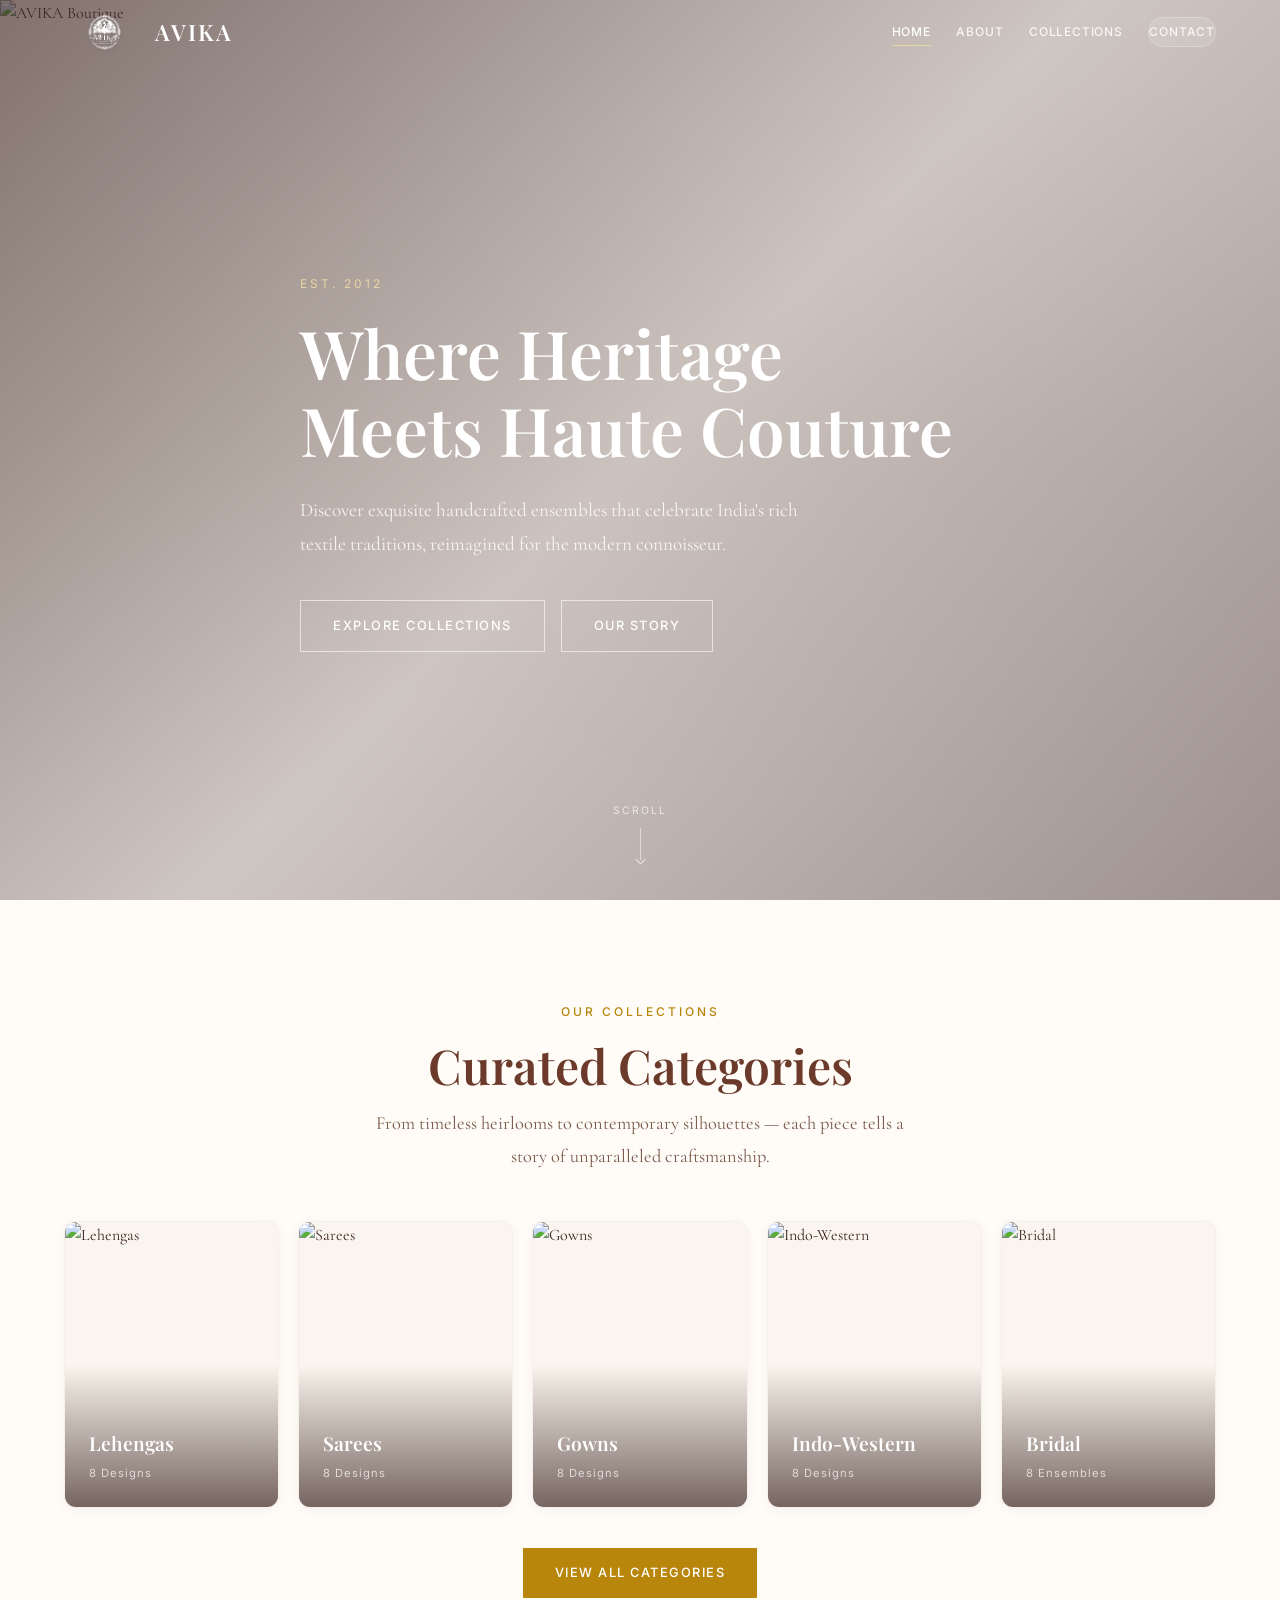
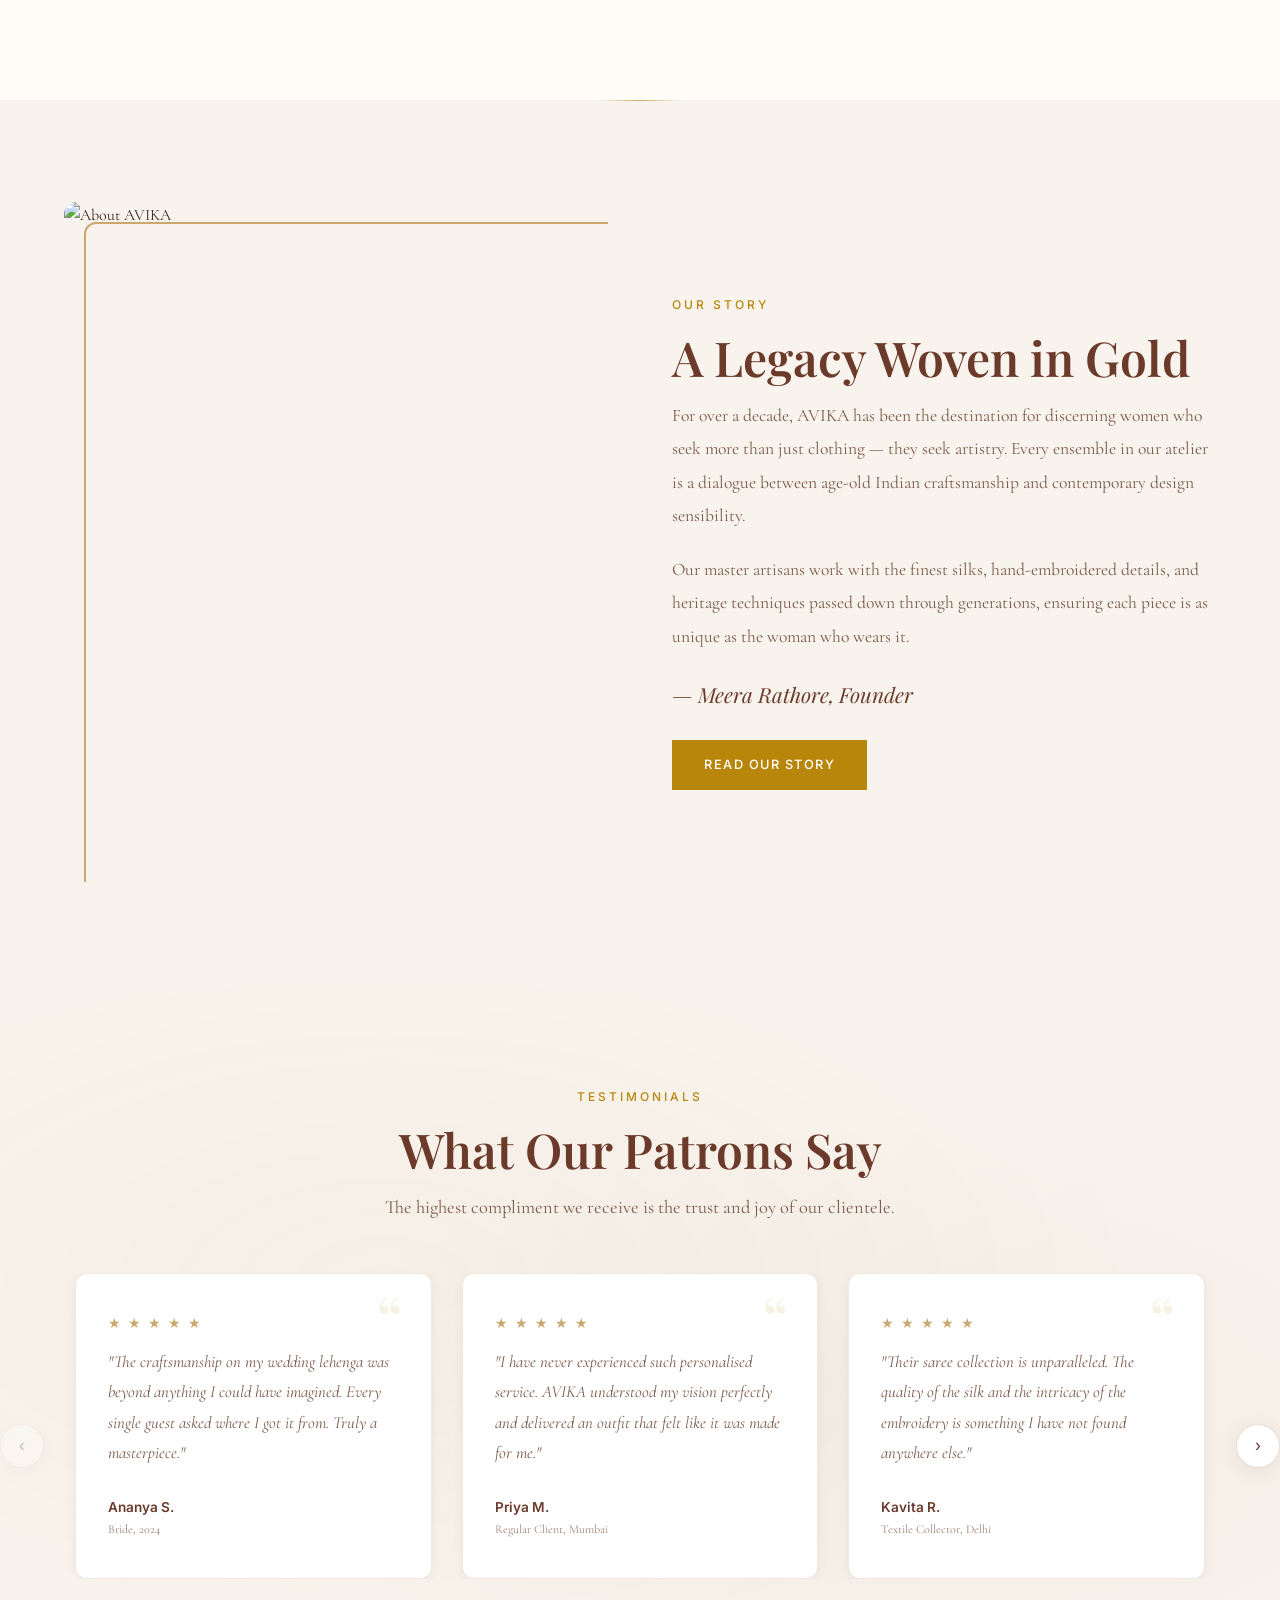
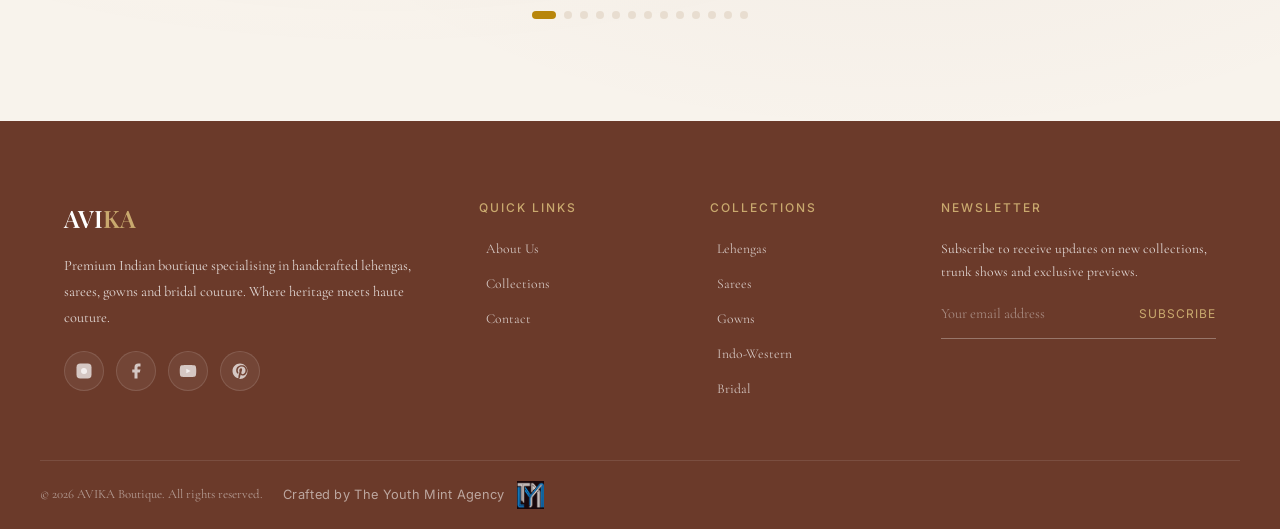
==== index.html @ 4b7be09b "upload all the files" ====
<!DOCTYPE html>
<html lang="en">
<head>
  <meta charset="UTF-8">
  <meta name="viewport" content="width=device-width, initial-scale=1.0">
  <meta name="description" content="AVIKA — Premium Indian Boutique. Exquisite lehengas, sarees, gowns and bridal wear crafted with heritage and elegance.">
  <title>AVIKA — Premium Indian Boutique</title>
  <link rel="preconnect" href="https://fonts.googleapis.com">
  <link rel="preconnect" href="https://fonts.gstatic.com" crossorigin>
  <link href="https://fonts.googleapis.com/css2?family=Playfair+Display:ital,wght@0,400;0,600;0,700;1,400&family=Cormorant+Garamond:ital,wght@0,400;0,500;0,600;1,400&family=Inter:wght@400;500;600&display=swap" rel="stylesheet">
  <link rel="stylesheet" href="css/style.css">
</head>
<body>

  <!-- ==================== HEADER ==================== -->
  <header class="header">
    <div class="container header-inner">
      <a href="index.html" class="logo">
        <img src="images/logo.png" alt="AVIKA">
        <span class="logo-text">AVI<span>KA</span></span>
      </a>
      <nav class="nav">
        <a href="index.html" class="active">Home</a>
        <a href="about.html">About</a>
        <div class="dropdown">
          <a href="categories.html">Collections</a>
          <div class="dropdown-menu">
            <a href="lehengas.html">Lehengas</a>
            <a href="sarees.html">Sarees</a>
            <a href="gowns.html">Gowns</a>
            <a href="indo-western.html">Indo-Western</a>
            <a href="bridal.html">Bridal</a>
          </div>
        </div>
        <a href="contact.html" class="nav-cta">Contact</a>
      </nav>
      <div class="nav-toggle">
        <span></span><span></span><span></span>
      </div>
    </div>
  </header>

  <!-- ==================== HERO ==================== -->
  <section class="hero">
    <div class="hero-bg">
      <img src="images/hero-banner.png" alt="AVIKA Boutique">
    </div>
    <div class="container hero-content">
      <span class="hero-label">Est. 2012</span>
      <h1 class="hero-title">Where Heritage Meets Haute Couture</h1>
      <p class="hero-text">Discover exquisite handcrafted ensembles that celebrate India's rich textile traditions, reimagined for the modern connoisseur.</p>
      <div class="hero-actions">
        <a href="categories.html" class="btn btn-outline-light">Explore Collections</a>
        <a href="about.html" class="btn btn-outline-light">Our Story</a>
      </div>
    </div>
    <div class="hero-scroll">
      <span>Scroll</span>
      <div class="arrow"></div>
    </div>
  </section>

  <!-- ==================== CATEGORIES PREVIEW ==================== -->
  <section class="section">
    <div class="container text-center">
      <span class="section-label">Our Collections</span>
      <h2 class="section-title">Curated Categories</h2>
      <p class="section-subtitle">From timeless heirlooms to contemporary silhouettes — each piece tells a story of unparalleled craftsmanship.</p>
    </div>
    <div class="container categories-grid">
      <a href="lehengas.html" class="category-card fade-in">
        <img src="images/categories/lehenga.png" alt="Lehengas">
        <div class="overlay">
          <span class="cat-name">Lehengas</span>
          <span class="cat-count">8 Designs</span>
        </div>
      </a>
      <a href="sarees.html" class="category-card fade-in">
        <img src="images/categories/saree.png" alt="Sarees">
        <div class="overlay">
          <span class="cat-name">Sarees</span>
          <span class="cat-count">8 Designs</span>
        </div>
      </a>
      <a href="gowns.html" class="category-card fade-in">
        <img src="images/categories/gown.png" alt="Gowns">
        <div class="overlay">
          <span class="cat-name">Gowns</span>
          <span class="cat-count">8 Designs</span>
        </div>
      </a>
      <a href="indo-western.html" class="category-card fade-in">
        <img src="images/categories/indo-western.png" alt="Indo-Western">
        <div class="overlay">
          <span class="cat-name">Indo-Western</span>
          <span class="cat-count">8 Designs</span>
        </div>
      </a>
      <a href="bridal.html" class="category-card fade-in">
        <img src="images/categories/bridal.png" alt="Bridal">
        <div class="overlay">
          <span class="cat-name">Bridal</span>
          <span class="cat-count">8 Ensembles</span>
        </div>
      </a>
    </div>
    <div class="container text-center" style="margin-top:40px;">
      <a href="categories.html" class="btn btn-primary">View All Categories</a>
    </div>
  </section>

  <!-- ==================== ABOUT PREVIEW ==================== -->
  <section class="section section-cream">
    <div class="container about-preview">
      <div class="about-image fade-in">
        <img src="images/about-image.png" alt="About AVIKA">
        <div class="accent-frame"></div>
      </div>
      <div class="about-content fade-in">
        <span class="section-label">Our Story</span>
        <h2 class="section-title">A Legacy Woven in Gold</h2>
        <p class="about-text">For over a decade, AVIKA has been the destination for discerning women who seek more than just clothing — they seek artistry. Every ensemble in our atelier is a dialogue between age-old Indian craftsmanship and contemporary design sensibility.</p>
        <p class="about-text">Our master artisans work with the finest silks, hand-embroidered details, and heritage techniques passed down through generations, ensuring each piece is as unique as the woman who wears it.</p>
        <div class="signature">— Meera Rathore, Founder</div>
        <a href="about.html" class="btn btn-primary" style="margin-top:28px;">Read Our Story</a>
      </div>
    </div>
  </section>

  <!-- ==================== TESTIMONIALS CAROUSEL ==================== -->
  <section class="section testimonial-section">
    <div class="container text-center">
      <span class="section-label">Testimonials</span>
      <h2 class="section-title">What Our Patrons Say</h2>
      <p class="section-subtitle">The highest compliment we receive is the trust and joy of our clientele.</p>
    </div>

    <div class="testimonial-carousel">
      <button class="carousel-btn carousel-prev" aria-label="Previous">&lsaquo;</button>
      <button class="carousel-btn carousel-next" aria-label="Next">&rsaquo;</button>

      <div class="carousel-container">
        <div class="carousel-track">

          <div class="carousel-slide">
            <div class="testimonial-card">
              <div class="stars">&#9733; &#9733; &#9733; &#9733; &#9733;</div>
              <p class="quote">"The craftsmanship on my wedding lehenga was beyond anything I could have imagined. Every single guest asked where I got it from. Truly a masterpiece."</p>
              <div class="author">
                <div class="author-info"><div class="name">Ananya S.</div><div class="title">Bride, 2024</div></div>
              </div>
            </div>
          </div>

          <div class="carousel-slide">
            <div class="testimonial-card">
              <div class="stars">&#9733; &#9733; &#9733; &#9733; &#9733;</div>
              <p class="quote">"I have never experienced such personalised service. AVIKA understood my vision perfectly and delivered an outfit that felt like it was made for me."</p>
              <div class="author">
                <div class="author-info"><div class="name">Priya M.</div><div class="title">Regular Client, Mumbai</div></div>
              </div>
            </div>
          </div>

          <div class="carousel-slide">
            <div class="testimonial-card">
              <div class="stars">&#9733; &#9733; &#9733; &#9733; &#9733;</div>
              <p class="quote">"Their saree collection is unparalleled. The quality of the silk and the intricacy of the embroidery is something I have not found anywhere else."</p>
              <div class="author">
                <div class="author-info"><div class="name">Kavita R.</div><div class="title">Textile Collector, Delhi</div></div>
              </div>
            </div>
          </div>

          <div class="carousel-slide">
            <div class="testimonial-card">
              <div class="stars">&#9733; &#9733; &#9733; &#9733; &#9733;</div>
              <p class="quote">"I wore an AVIKA gown to my cousin's reception and felt like a movie star. The fit was impeccable and the beadwork caught the light beautifully."</p>
              <div class="author">
                <div class="author-info"><div class="name">Rhea K.</div><div class="title">Client, Bangalore</div></div>
              </div>
            </div>
          </div>

          <div class="carousel-slide">
            <div class="testimonial-card">
              <div class="stars">&#9733; &#9733; &#9733; &#9733; &#9733;</div>
              <p class="quote">"The entire bridal experience at AVIKA was seamless. The team walked with me every step of the way. My trousseau was nothing short of spectacular."</p>
              <div class="author">
                <div class="author-info"><div class="name">Neha V.</div><div class="title">Bride, 2025</div></div>
              </div>
            </div>
          </div>

          <div class="carousel-slide">
            <div class="testimonial-card">
              <div class="stars">&#9733; &#9733; &#9733; &#9733; &#9733;</div>
              <p class="quote">"AVIKA's virtual consultation service is a game-changer. I was able to design my entire wedding trousseau from overseas with complete confidence."</p>
              <div class="author">
                <div class="author-info"><div class="name">Isha T.</div><div class="title">Client, New York</div></div>
              </div>
            </div>
          </div>

          <div class="carousel-slide">
            <div class="testimonial-card">
              <div class="stars">&#9733; &#9733; &#9733; &#9733; &#9733;</div>
              <p class="quote">"I have been a loyal client for five years now. Every piece I own from AVIKA is a conversation starter. The quality never ceases to amaze me."</p>
              <div class="author">
                <div class="author-info"><div class="name">Shruti P.</div><div class="title">Loyal Patron, Jaipur</div></div>
              </div>
            </div>
          </div>

          <div class="carousel-slide">
            <div class="testimonial-card">
              <div class="stars">&#9733; &#9733; &#9733; &#9733; &#9733;</div>
              <p class="quote">"The attention to detail in every stitch is remarkable. You can feel the love and care that goes into each garment. Truly a world-class atelier."</p>
              <div class="author">
                <div class="author-info"><div class="name">Deepa K.</div><div class="title">Fashion Stylist</div></div>
              </div>
            </div>
          </div>

          <div class="carousel-slide">
            <div class="testimonial-card">
              <div class="stars">&#9733; &#9733; &#9733; &#9733; &#9733;</div>
              <p class="quote">"I had a very specific vision for my engagement outfit and the AVIKA team brought it to life perfectly. The custom embroidery was exactly what I dreamed of."</p>
              <div class="author">
                <div class="author-info"><div class="name">Megha S.</div><div class="title">Client, Pune</div></div>
              </div>
            </div>
          </div>

          <div class="carousel-slide">
            <div class="testimonial-card">
              <div class="stars">&#9733; &#9733; &#9733; &#9733; &#9733;</div>
              <p class="quote">"What sets AVIKA apart is their commitment to authentic Indian craftsmanship. Every saree I have purchased comes with a story of the weaver and the region."</p>
              <div class="author">
                <div class="author-info"><div class="name">Aditi R.</div><div class="title">Textile Enthusiast</div></div>
              </div>
            </div>
          </div>

          <div class="carousel-slide">
            <div class="testimonial-card">
              <div class="stars">&#9733; &#9733; &#9733; &#9733; &#9733;</div>
              <p class="quote">"The personalised styling session was incredible. They helped me choose colours and silhouettes that I would never have considered, and the result was stunning."</p>
              <div class="author">
                <div class="author-info"><div class="name">Nandini G.</div><div class="title">Client, Hyderabad</div></div>
              </div>
            </div>
          </div>

          <div class="carousel-slide">
            <div class="testimonial-card">
              <div class="stars">&#9733; &#9733; &#9733; &#9733; &#9733;</div>
              <p class="quote">"I have never felt more beautiful than on my wedding day, wearing my AVIKA lehenga. It was comfortable, light, and yet incredibly grand. Pure magic."</p>
              <div class="author">
                <div class="author-info"><div class="name">Tara M.</div><div class="title">Bride, 2025</div></div>
              </div>
            </div>
          </div>

          <div class="carousel-slide">
            <div class="testimonial-card">
              <div class="stars">&#9733; &#9733; &#9733; &#9733; &#9733;</div>
              <p class="quote">"The Indo-Western set I ordered for my sangeet was an absolute showstopper. The fusion of traditional embroidery with a modern cut was perfection."</p>
              <div class="author">
                <div class="author-info"><div class="name">Zara K.</div><div class="title">Client, Ahmedabad</div></div>
              </div>
            </div>
          </div>

          <div class="carousel-slide">
            <div class="testimonial-card">
              <div class="stars">&#9733; &#9733; &#9733; &#9733; &#9733;</div>
              <p class="quote">"The moment you step into the AVIKA atelier, you feel the warmth and passion. This is not just a boutique — it is a celebration of Indian culture and elegance."</p>
              <div class="author">
                <div class="author-info"><div class="name">Radhika J.</div><div class="title">Client, Jaipur</div></div>
              </div>
            </div>
          </div>

          <div class="carousel-slide">
            <div class="testimonial-card">
              <div class="stars">&#9733; &#9733; &#9733; &#9733; &#9733;</div>
              <p class="quote">"From the fabric selection to the final fitting, the entire journey was seamless and joyous. AVIKA made me feel like the most special bride in the world."</p>
              <div class="author">
                <div class="author-info"><div class="name">Sanya W.</div><div class="title">Bride, 2026</div></div>
              </div>
            </div>
          </div>

        </div>
      </div>

      <div class="carousel-dots"></div>
    </div>
  </section>

  <!-- ==================== FOOTER ==================== -->
  <footer class="footer">
    <div class="container footer-grid">
      <div class="footer-brand">
        <div class="footer-logo">AVI<span>KA</span></div>
        <p>Premium Indian boutique specialising in handcrafted lehengas, sarees, gowns and bridal couture. Where heritage meets haute couture.</p>
        <div style="display:flex;gap:12px;flex-wrap:wrap;">
          <a href="#" class="soc-link" aria-label="Instagram">
            <svg viewBox="0 0 24 24"><rect x="2" y="2" width="20" height="20" rx="5" ry="5"/><path d="M16 11.37A4 4 0 1 1 12.63 8 4 4 0 0 1 16 11.37z"/><line x1="17.5" y1="6.5" x2="17.51" y2="6.5"/></svg>
          </a>
          <a href="#" class="soc-link" aria-label="Facebook">
            <svg viewBox="0 0 24 24"><path d="M18 2h-3a5 5 0 0 0-5 5v3H7v4h3v8h4v-8h3l1-4h-4V7a1 1 0 0 1 1-1h3z"/></svg>
          </a>
          <a href="#" class="soc-link" aria-label="YouTube">
            <svg viewBox="0 0 24 24"><path d="M22.54 6.42a2.78 2.78 0 0 0-1.94-2C18.88 4 12 4 12 4s-6.88 0-8.6.46a2.78 2.78 0 0 0-1.94 2A29 29 0 0 0 1 12a29 29 0 0 0 .46 5.58 2.78 2.78 0 0 0 1.94 2C5.12 20 12 20 12 20s6.88 0 8.6-.46a2.78 2.78 0 0 0 1.94-2A29 29 0 0 0 23 12a29 29 0 0 0-.46-5.58z"/><polygon points="9.75 15.02 15.5 12 9.75 8.98 9.75 15.02"/></svg>
          </a>
          <a href="#" class="soc-link" aria-label="Pinterest">
            <svg viewBox="0 0 24 24"><path d="M12 2C6.48 2 2 6.48 2 12c0 4.84 3.44 8.87 8 9.8-.11-.87-.2-2.2.04-3.15.22-.87 1.4-5.56 1.4-5.56s-.36-.72-.36-1.78c0-1.67.97-2.92 2.18-2.92 1.03 0 1.53.77 1.53 1.7 0 1.04-.66 2.58-1 4.02-.3 1.2.6 2.18 1.78 2.18 2.14 0 3.78-2.25 3.78-5.5 0-2.87-2.06-4.88-5-4.88-3.4 0-5.4 2.55-5.4 5.2 0 1.03.4 2.14.9 2.74.1.12.1.23.07.36l-.33 1.36c-.05.2-.17.25-.38.15-1.42-.66-2.3-2.73-2.3-4.4 0-3.58 2.6-6.88 7.52-6.88 3.95 0 7.02 2.82 7.02 6.58 0 3.93-2.48 7.1-5.92 7.1-1.16 0-2.24-.6-2.62-1.3l-.71 2.7c-.26.98-.96 2.2-1.43 2.95A10 10 0 0 0 22 12c0-5.52-4.48-10-10-10z"/></svg>
          </a>
        </div>
      </div>
      <div>
        <div class="footer-heading">Quick Links</div>
        <div class="footer-links">
          <a href="about.html">About Us</a>
          <a href="categories.html">Collections</a>
          <a href="contact.html">Contact</a>
        </div>
      </div>
      <div>
        <div class="footer-heading">Collections</div>
        <div class="footer-links">
          <a href="lehengas.html">Lehengas</a>
          <a href="sarees.html">Sarees</a>
          <a href="gowns.html">Gowns</a>
          <a href="indo-western.html">Indo-Western</a>
          <a href="bridal.html">Bridal</a>
        </div>
      </div>
      <div class="footer-newsletter">
        <div class="footer-heading">Newsletter</div>
        <p>Subscribe to receive updates on new collections, trunk shows and exclusive previews.</p>
        <form class="newsletter-form">
          <input type="email" placeholder="Your email address" required>
          <button type="submit">Subscribe</button>
        </form>
      </div>
    </div>
    <div class="container footer-bottom">
      <div class="footer-bottom-inner">
        <span>&copy; 2026 AVIKA Boutique. All rights reserved.</span>
        <a href="#" class="agency-credit">
          <span>Crafted by The Youth Mint Agency</span>
          <img src="images/agency/tym-agency-logo.png" alt="The Youth Mint">
        </a>
      </div>
    </div>
  </footer>

  <button class="back-to-top" aria-label="Back to top">&#8593;</button>
  <script src="js/main.js"></script>
</body>
</html>
---- css/style.css ----
/* ============================================
   AVIKA — Premium Indian Boutique
   Master Stylesheet v2 — Fully Responsive
   ============================================ */

/* --- Variables --- */
:root {
  --color-primary: #B8860B;
  --color-primary-light: #D4A843;
  --color-primary-dark: #8B6508;
  --color-secondary: #6B3A2A;
  --color-accent: #C53A3A;
  --color-bg: #FFFCF8;
  --color-bg-alt: #FAF5EE;
  --color-bg-cream: #F8F3EC;
  --color-bg-warm: #F5EFE8;
  --color-bg-subtle: #FCF8F3;
  --color-text: #3E2723;
  --color-text-light: #7A5A4A;
  --color-text-muted: #A08070;
  --color-border: #E8DDD0;
  --color-border-light: #F0E8E0;
  --color-white: #FFFFFF;
  --color-gold: #C9A96E;
  --color-gold-light: #E8D5A3;

  --font-heading: 'Playfair Display', Georgia, serif;
  --font-body: 'Cormorant Garamond', 'Lora', Georgia, serif;
  --font-nav: 'Inter', -apple-system, sans-serif;

  --transition: 0.35s cubic-bezier(0.25, 0.46, 0.45, 0.94);
  --shadow-sm: 0 1px 3px rgba(62, 39, 35, 0.06);
  --shadow-md: 0 4px 20px rgba(62, 39, 35, 0.08);
  --shadow-lg: 0 8px 40px rgba(62, 39, 35, 0.12);
  --shadow-gold: 0 4px 20px rgba(201, 169, 110, 0.25);
  --shadow-card: 0 2px 12px rgba(62, 39, 35, 0.05);
  --radius: 8px;
  --max-width: 1200px;
  --header-h: 64px;
}

/* --- Reset & Base --- */
*, *::before, *::after {
  margin: 0; padding: 0; box-sizing: border-box;
}
html { scroll-behavior: smooth; font-size: 16px; }
body {
  font-family: var(--font-body);
  color: var(--color-text);
  background: var(--color-bg);
  background-image:
    radial-gradient(ellipse at 20% 50%, rgba(201,169,110,0.04) 0%, transparent 60%),
    radial-gradient(ellipse at 80% 50%, rgba(107,58,42,0.03) 0%, transparent 60%);
  background-attachment: fixed;
  line-height: 1.7;
  -webkit-font-smoothing: antialiased;
  overflow-x: hidden;
}
img { max-width: 100%; height: auto; display: block; }
a { color: inherit; text-decoration: none; transition: var(--transition); }
ul { list-style: none; }

.container {
  width: 100%;
  max-width: var(--max-width);
  margin: 0 auto;
  padding: 0 24px;
}
@media (max-width: 480px) {
  .container { padding: 0 16px; }
}
@media (max-width: 360px) {
  .container { padding: 0 12px; }
}

.section {
  padding: clamp(48px, 8vw, 120px) 0;
  position: relative;
}
.section::before {
  content: '';
  position: absolute;
  top: 0; left: 50%;
  transform: translateX(-50%);
  width: min(80px, 15vw);
  height: 1px;
  background: linear-gradient(to right, transparent, var(--color-gold), transparent);
  opacity: 0;
}
.section-alt {
  background: var(--color-bg-alt);
}
.section-alt::before {
  opacity: 1;
}
.section-cream {
  background: var(--color-bg-cream);
}
.section-cream::before {
  opacity: 1;
}
.section-warm {
  background: var(--color-bg-warm);
}
.section-warm::before {
  opacity: 1;
}
.section-subtle {
  background: var(--color-bg-subtle);
}
.section-subtle::before {
  opacity: 1;
}
.section-divider {
  width: 100%;
  height: 1px;
  background: linear-gradient(to right, transparent, var(--color-border), transparent);
  margin: 0 auto;
}
.section-divider-gold {
  width: 60px;
  height: 2px;
  background: var(--color-gold);
  margin: clamp(20px, 3vw, 40px) auto;
  border-radius: 2px;
}

.section-label {
  font-family: var(--font-nav);
  font-size: clamp(0.65rem, 1.5vw, 0.75rem);
  letter-spacing: 3px;
  text-transform: uppercase;
  color: var(--color-primary);
  display: block;
  margin-bottom: 12px;
  font-weight: 500;
}
.section-title {
  font-family: var(--font-heading);
  font-size: clamp(1.4rem, 4vw, 3rem);
  font-weight: 600;
  color: var(--color-secondary);
  line-height: 1.25;
  margin-bottom: 12px;
}
@media (max-width: 360px) {
  .section-title { font-size: 1.25rem; }
}
.section-subtitle {
  font-size: clamp(0.85rem, 1.8vw, 1.15rem);
  color: var(--color-text-light);
  max-width: 560px;
  line-height: 1.8;
}
@media (max-width: 360px) {
  .section-subtitle { font-size: 0.8rem; }
}
.text-center { text-align: center; }
.text-center .section-subtitle { margin: 0 auto; }

/* --- Buttons --- */
.btn {
  display: inline-flex;
  align-items: center;
  gap: 10px;
  font-family: var(--font-nav);
  font-size: 0.8rem;
  font-weight: 500;
  letter-spacing: 1.5px;
  text-transform: uppercase;
  padding: 14px 32px;
  border: none;
  cursor: pointer;
  transition: var(--transition);
  text-align: center;
}
@media (max-width: 480px) {
  .btn { width: 100%; justify-content: center; padding: 14px 24px; font-size: 0.75rem; }
}
.btn-primary { background: var(--color-primary); color: var(--color-white); }
.btn-primary:hover {
  background: var(--color-primary-dark);
  transform: translateY(-2px);
  box-shadow: 0 6px 24px rgba(201, 169, 110, 0.35);
}
.btn-outline {
  background: transparent;
  color: var(--color-secondary);
  border: 1px solid var(--color-secondary);
}
.btn-outline:hover { background: var(--color-secondary); color: var(--color-white); transform: translateY(-2px); box-shadow: 0 4px 16px rgba(62, 39, 35, 0.15); }
.btn-outline-light {
  background: transparent;
  color: var(--color-white);
  border: 1px solid rgba(255,255,255,0.6);
}
.btn-outline-light:hover { background: var(--color-white); color: var(--color-secondary); transform: translateY(-2px); box-shadow: 0 4px 20px rgba(0,0,0,0.15); }

/* --- Header / Navigation --- */
.header {
  position: fixed;
  top: 0; left: 0;
  width: 100%;
  z-index: 1000;
  background: transparent;
  border-bottom: 1px solid transparent;
  transition: background 0.5s cubic-bezier(0.25, 0.46, 0.45, 0.94),
              border-color 0.5s cubic-bezier(0.25, 0.46, 0.45, 0.94),
              box-shadow 0.5s cubic-bezier(0.25, 0.46, 0.45, 0.94);
}
.header.scrolled {
  background: rgba(255, 252, 248, 0.82);
  backdrop-filter: blur(16px) saturate(1.3);
  -webkit-backdrop-filter: blur(16px) saturate(1.3);
  border-bottom: 1px solid rgba(232, 221, 208, 0.4);
  box-shadow: 0 2px 24px rgba(62, 39, 35, 0.06);
}

.header-inner {
  display: flex;
  align-items: center;
  justify-content: space-between;
  height: var(--header-h);
}

.logo {
  display: flex;
  align-items: center;
  gap: 10px;
  flex-shrink: 0;
}
.logo img {
  height: clamp(34px, 4.5vw, 44px);
  width: auto;
  transition: filter 0.5s ease;
}
.header:not(.scrolled) .logo img {
  filter: brightness(0) invert(1) drop-shadow(0 1px 2px rgba(0,0,0,0.2));
}
.logo-text {
  font-family: var(--font-heading);
  font-size: clamp(1.1rem, 2.5vw, 1.4rem);
  font-weight: 600;
  color: var(--color-secondary);
  letter-spacing: 2px;
  transition: color 0.5s ease;
}
.header:not(.scrolled) .logo-text,
.header:not(.scrolled) .logo-text span {
  color: #fff;
}
.logo-text span { color: var(--color-primary); }

.nav {
  display: flex;
  align-items: center;
  gap: clamp(14px, 2vw, 28px);
}
.nav a {
  font-family: var(--font-nav);
  font-size: clamp(0.68rem, 1.1vw, 0.75rem);
  font-weight: 500;
  letter-spacing: 0.8px;
  color: var(--color-text-light);
  position: relative;
  padding: 4px 0;
  white-space: nowrap;
  text-transform: uppercase;
  transition: color 0.5s ease;
}
.header:not(.scrolled) .nav > a,
.header:not(.scrolled) .nav > .dropdown > a {
  color: rgba(255, 255, 255, 0.85);
}
.header:not(.scrolled) .nav > a:hover,
.header:not(.scrolled) .nav > .dropdown > a:hover,
.header:not(.scrolled) .nav > a.active {
  color: #fff;
}
.nav a::after {
  content: ''; position: absolute; bottom: 0; left: 0;
  width: 0; height: 1.5px;
  background: var(--color-primary);
  transition: var(--transition);
}
.header:not(.scrolled) .nav a::after {
  background: var(--color-gold-light);
}
.nav a:hover, .nav a.active { color: var(--color-secondary); }
.nav a:hover::after, .nav a.active::after { width: 100%; }

/* --- Contact CTA Button in Nav --- */
.nav-cta {
  font-family: var(--font-nav);
  font-size: clamp(0.65rem, 1vw, 0.72rem);
  font-weight: 600;
  letter-spacing: 1px;
  text-transform: uppercase;
  padding: 8px 20px;
  border-radius: 50px;
  background: rgba(255, 255, 255, 0.12);
  backdrop-filter: blur(4px);
  border: 1px solid rgba(255, 255, 255, 0.25);
  color: rgba(255, 255, 255, 0.9);
  transition: all 0.4s ease;
  white-space: nowrap;
  text-decoration: none;
  display: inline-flex;
  align-items: center;
}
.nav-cta:hover {
  background: rgba(255, 255, 255, 0.2);
  border-color: rgba(255, 255, 255, 0.4);
  color: #fff;
}
.header.scrolled .nav-cta {
  background: rgba(107, 58, 42, 0.06);
  border-color: rgba(107, 58, 42, 0.15);
  color: var(--color-secondary);
}
.header.scrolled .nav-cta:hover {
  background: var(--color-secondary);
  border-color: var(--color-secondary);
  color: #fff;
}

.nav .dropdown { position: relative; }
.nav .dropdown-menu {
  position: absolute;
  top: 100%; left: 50%;
  transform: translateX(-50%) translateY(8px);
  background: rgba(255, 252, 248, 0.92);
  backdrop-filter: blur(20px) saturate(1.2);
  -webkit-backdrop-filter: blur(20px) saturate(1.2);
  min-width: 200px;
  padding: 10px 0;
  border-radius: 14px;
  box-shadow: 0 12px 40px rgba(62, 39, 35, 0.1);
  opacity: 0; visibility: hidden;
  transition: opacity 0.3s ease, visibility 0.3s ease, transform 0.3s ease;
  border: 1px solid rgba(232, 221, 208, 0.3);
}
.nav .dropdown-menu::before {
  content: '';
  position: absolute;
  top: -5px; left: 50%;
  transform: translateX(-50%) rotate(45deg);
  width: 10px; height: 10px;
  background: rgba(255, 252, 248, 0.92);
  border-left: 1px solid rgba(232, 221, 208, 0.3);
  border-top: 1px solid rgba(232, 221, 208, 0.3);
}
.nav .dropdown:hover .dropdown-menu {
  opacity: 1; visibility: visible;
  transform: translateX(-50%) translateY(4px);
}
.dropdown-menu a {
  display: block; padding: 10px 24px;
  font-size: 0.75rem; white-space: nowrap;
}
.dropdown-menu a::after { display: none; }
.dropdown-menu a:hover { background: var(--color-bg-alt); color: var(--color-primary); }

.nav-toggle {
  display: none;
  flex-direction: column;
  gap: 5px;
  cursor: pointer;
  padding: 6px;
  z-index: 1001;
  background: rgba(255, 255, 255, 0.15);
  border-radius: 6px;
  backdrop-filter: blur(4px);
}
.nav-toggle span {
  width: 22px; height: 1.5px;
  background: var(--color-secondary);
  transition: var(--transition);
  display: block;
  border-radius: 2px;
}
.header:not(.scrolled) .nav-toggle span {
  background: rgba(255, 255, 255, 0.9);
}
.nav-toggle.active span:nth-child(1) { transform: rotate(45deg) translate(5px, 5px); }
.nav-toggle.active span:nth-child(2) { opacity: 0; }
.nav-toggle.active span:nth-child(3) { transform: rotate(-45deg) translate(5px, -5px); }

/* Mobile nav overlay */
@media (max-width: 820px) {
  .nav-toggle { display: flex; padding: 8px; }
  .nav {
    position: fixed;
    top: 0; right: -100%;
    width: min(320px, 80vw);
    height: 100vh;
    background: rgba(255, 252, 248, 0.92);
    backdrop-filter: blur(20px) saturate(1.2);
    -webkit-backdrop-filter: blur(20px) saturate(1.2);
    flex-direction: column;
    align-items: flex-start;
    justify-content: flex-start;
    padding: 80px 32px 32px;
    gap: 4px;
    box-shadow: -4px 0 40px rgba(62, 39, 35, 0.08);
    transition: right 0.35s ease;
    z-index: 1000;
    overflow-y: auto;
    border-left: 1px solid rgba(232, 221, 208, 0.3);
  }
  .nav.open { right: 0; }
  .header:not(.scrolled) .nav > a,
  .header:not(.scrolled) .nav > .dropdown > a {
    color: var(--color-text-light);
  }
  .header:not(.scrolled) .nav > a:hover,
  .header:not(.scrolled) .nav > a.active {
    color: var(--color-secondary);
  }
  .nav a {
    font-size: 0.95rem;
    padding: 14px 0;
    width: 100%;
    border-bottom: 1px solid var(--color-border);
    white-space: normal;
    min-height: 48px;
    display: flex;
    align-items: center;
  }
  .nav a::after { display: none; }
  .nav .dropdown {
    width: 100%;
  }
  .nav .dropdown > a {
    display: flex;
    justify-content: space-between;
    align-items: center;
  }
  .nav .dropdown > a::after {
    content: '\25BE';
    display: inline-block;
    font-size: 0.7rem;
    border: none;
    background: none;
    width: auto; height: auto;
    position: static;
    transform: none;
    opacity: 0.5;
  }
  .nav .dropdown.open > a::after {
    transform: rotate(180deg);
  }
  .nav .dropdown-menu {
    position: static;
    opacity: 1; visibility: visible;
    transform: none;
    box-shadow: none;
    border: none;
    padding: 0;
    max-height: 0;
    overflow: hidden;
    transition: max-height 0.3s ease, padding 0.3s ease;
    background: rgba(250, 245, 238, 0.6);
    backdrop-filter: blur(8px);
    -webkit-backdrop-filter: blur(8px);
    border-radius: 8px;
    margin-top: 0;
  }
  .nav .dropdown.open .dropdown-menu {
    max-height: 400px;
    padding: 8px 0;
    margin-top: 4px;
  }
  .dropdown-menu a {
    padding: 12px 20px;
    font-size: 0.85rem;
    border-bottom: none;
    min-height: 44px;
  }
  .nav .nav-cta {
    margin-top: 20px;
    width: 100%;
    justify-content: center;
    padding: 16px 20px;
    min-height: 50px;
    border-radius: 8px;
    background: var(--color-secondary);
    border-color: var(--color-secondary);
    color: #fff;
    font-size: 0.8rem;
  }
  .nav .nav-cta:hover {
    background: var(--color-primary);
    border-color: var(--color-primary);
  }
}

/* --- Mobile nav overlay backdrop --- */
.nav-backdrop {
  display: none;
  position: fixed;
  inset: 0;
  background: rgba(62, 39, 35, 0.15);
  backdrop-filter: blur(2px);
  -webkit-backdrop-filter: blur(2px);
  z-index: 999;
  opacity: 0;
  transition: opacity 0.35s ease;
}
.nav-backdrop.show {
  display: block;
  opacity: 1;
}

/* --- Hero --- */
.hero {
  min-height: 100vh;
  display: flex;
  align-items: center;
  position: relative;
  overflow: hidden;
}
@media (max-width: 768px) {
  .hero { min-height: 85vh; }
}
@media (max-width: 480px) {
  .hero { min-height: 70vh; }
}

.hero-bg { position: absolute; inset: 0; z-index: 0; }
.hero-bg img { width: 100%; height: 100%; object-fit: cover; }
.hero-bg::after {
  content: ''; position: absolute; inset: 0;
  background: linear-gradient(135deg, rgba(62,39,35,0.65) 0%, rgba(62,39,35,0.25) 50%, rgba(62,39,35,0.5) 100%);
}

.hero-content {
  position: relative; z-index: 1;
  max-width: 680px;
  padding: calc(var(--header-h) + clamp(24px, 3vw, 40px)) 0 clamp(40px, 6vw, 100px);
  width: 100%;
}
@media (max-width: 480px) {
  .hero-content { padding: calc(var(--header-h) + 16px) 0 32px; }
}

.hero-label {
  font-family: var(--font-nav);
  font-size: clamp(0.65rem, 1.5vw, 0.75rem);
  letter-spacing: 3px; text-transform: uppercase;
  color: var(--color-gold-light);
  margin-bottom: clamp(12px, 2vw, 20px);
  display: block;
}
.hero-title {
  font-family: var(--font-heading);
  font-size: clamp(1.6rem, 5.5vw, 4.2rem);
  font-weight: 600;
  color: var(--color-white);
  line-height: 1.15;
  margin-bottom: clamp(16px, 2vw, 24px);
}
@media (max-width: 360px) {
  .hero-title { font-size: 1.4rem; }
}
.hero-text {
  font-size: clamp(0.85rem, 1.8vw, 1.2rem);
  color: rgba(255,255,255,0.85);
  max-width: 520px;
  line-height: 1.8;
  margin-bottom: clamp(24px, 3vw, 40px);
}
@media (max-width: 360px) {
  .hero-text { font-size: 0.8rem; }
}
.hero-actions { display: flex; gap: 16px; flex-wrap: wrap; }
@media (max-width: 480px) {
  .hero-actions { flex-direction: column; }
}

.hero-scroll {
  position: absolute;
  bottom: clamp(20px, 4vw, 40px);
  left: 50%;
  transform: translateX(-50%);
  z-index: 1;
  color: rgba(255,255,255,0.7);
  font-family: var(--font-nav);
  font-size: 0.65rem;
  letter-spacing: 2px;
  text-transform: uppercase;
  display: flex;
  flex-direction: column;
  align-items: center;
  gap: 8px;
  animation: bounceDown 2s ease-in-out infinite;
}
@media (max-width: 480px) {
  .hero-scroll { display: none; }
}
.hero-scroll .arrow {
  width: 1px; height: 32px;
  background: rgba(255,255,255,0.5);
  position: relative;
}
.hero-scroll .arrow::after {
  content: ''; position: absolute; bottom: -3px; left: -3px;
  width: 7px; height: 7px;
  border-right: 1px solid rgba(255,255,255,0.7);
  border-bottom: 1px solid rgba(255,255,255,0.7);
  transform: rotate(45deg);
}
@keyframes bounceDown {
  0%, 100% { transform: translateX(-50%) translateY(0); }
  50% { transform: translateX(-50%) translateY(8px); }
}

/* --- Categories Preview --- */
.categories-grid {
  display: grid;
  grid-template-columns: repeat(5, 1fr);
  gap: clamp(12px, 1.5vw, 24px);
  margin-top: clamp(32px, 4vw, 48px);
}
@media (max-width: 1024px) {
  .categories-grid { grid-template-columns: repeat(3, 1fr); }
}
@media (max-width: 640px) {
  .categories-grid { grid-template-columns: repeat(2, 1fr); gap: 12px; }
}
@media (max-width: 400px) {
  .categories-grid { grid-template-columns: 1fr 1fr; gap: 10px; }
}

.category-card {
  position: relative;
  border-radius: 12px;
  overflow: hidden;
  aspect-ratio: 3 / 4;
  cursor: pointer;
  background: var(--color-bg-alt);
  display: block;
  border: 1px solid rgba(232, 221, 208, 0.2);
  transition: border-color 0.4s ease, box-shadow 0.4s ease;
  box-shadow: var(--shadow-card);
}
.category-card:hover {
  border-color: var(--color-gold);
  box-shadow: 0 6px 24px rgba(62, 39, 35, 0.1);
}
.category-card img {
  width: 100%; height: 100%;
  object-fit: cover;
  transition: transform 0.6s ease;
}
.category-card:hover img { transform: scale(1.06); }
.category-card .overlay {
  position: absolute; inset: 0;
  background: linear-gradient(to top, rgba(62,39,35,0.7) 0%, transparent 50%);
  display: flex; flex-direction: column;
  justify-content: flex-end;
  padding: clamp(16px, 2vw, 24px);
  transition: var(--transition);
}
.category-card:hover .overlay {
  background: linear-gradient(to top, rgba(62,39,35,0.8) 0%, rgba(62,39,35,0.1) 70%);
}
.category-card .cat-name {
  font-family: var(--font-heading);
  font-size: clamp(0.9rem, 1.5vw, 1.2rem);
  color: var(--color-white);
  font-weight: 600;
}
.category-card .cat-count {
  font-family: var(--font-nav);
  font-size: clamp(0.6rem, 0.9vw, 0.7rem);
  color: rgba(255,255,255,0.7);
  letter-spacing: 1px;
  margin-top: 4px;
}
@media (max-width: 400px) {
  .category-card .overlay { padding: 12px; }
  .category-card .cat-name { font-size: 0.75rem; }
  .category-card .cat-count { font-size: 0.5rem; }
}

/* --- About Preview --- */
.about-preview {
  display: grid;
  grid-template-columns: 1fr 1fr;
  gap: clamp(32px, 5vw, 64px);
  align-items: center;
}
@media (max-width: 768px) {
  .about-preview { grid-template-columns: 1fr; gap: 28px; }
  .about-preview .about-image { order: -1; max-width: 400px; margin: 0 auto; }
}

.about-image {
  position: relative;
  border-radius: 12px;
  overflow: hidden;
  aspect-ratio: 4 / 5;
}
.about-image img { width: 100%; height: 100%; object-fit: cover; }
.about-image .accent-frame {
  position: absolute;
  top: 20px; left: 20px;
  width: 100%; height: 100%;
  border: 2px solid var(--color-gold);
  border-radius: 12px;
  z-index: -1;
}
@media (max-width: 480px) {
  .about-image .accent-frame { top: 10px; left: 10px; }
}

.about-content .about-text {
  font-size: clamp(0.95rem, 1.6vw, 1.1rem);
  color: var(--color-text-light);
  line-height: 1.9;
  margin-bottom: 20px;
}
.signature {
  font-family: var(--font-heading);
  font-size: clamp(1rem, 2vw, 1.3rem);
  color: var(--color-secondary);
  font-style: italic;
  margin-top: 24px;
}

/* --- Testimonial Carousel --- */
.testimonial-section {
  overflow: hidden;
  background: var(--color-bg-cream);
  background-image:
    radial-gradient(ellipse at 30% 40%, rgba(201,169,110,0.05) 0%, transparent 60%),
    radial-gradient(ellipse at 70% 60%, rgba(107,58,42,0.04) 0%, transparent 50%);
  position: relative;
}
.testimonial-section::before {
  content: '';
  position: absolute;
  top: 0; left: 0; right: 0;
  height: 1px;
  background: linear-gradient(to right, transparent, var(--color-gold), transparent);
}
.testimonial-carousel {
  position: relative;
  max-width: calc(var(--max-width) + 80px);
  margin: clamp(32px, 4vw, 48px) auto 0;
  padding: 0 clamp(40px, 5vw, 60px);
}
@media (max-width: 640px) {
  .testimonial-carousel { padding: 0 36px; }
}
@media (max-width: 360px) {
  .testimonial-carousel { padding: 0 28px; }
}

.carousel-container {
  overflow: hidden;
  border-radius: 12px;
}
.carousel-track {
  display: flex;
  transition: transform 0.5s cubic-bezier(0.25, 0.46, 0.45, 0.94);
}

.carousel-slide {
  flex: 0 0 calc(100% / 3);
  padding: 0 15px;
  min-width: 0;
}
@media (max-width: 1024px) {
  .carousel-slide { flex: 0 0 50%; }
}
@media (max-width: 640px) {
  .carousel-slide { flex: 0 0 100%; padding: 0 8px; }
}

/* Testimonial card inside carousel */
.carousel-slide .testimonial-card {
  background: var(--color-white);
  border: 1px solid var(--color-border-light);
  border-radius: 12px;
  padding: clamp(24px, 3vw, 40px) clamp(20px, 2.5vw, 32px);
  height: 100%;
  display: flex;
  flex-direction: column;
  transition: var(--transition);
  box-shadow: var(--shadow-card);
  position: relative;
}
.carousel-slide .testimonial-card::before {
  content: '\201C';
  position: absolute;
  top: 12px;
  right: clamp(18px, 3vw, 28px);
  font-family: var(--font-heading);
  font-size: clamp(3rem, 5vw, 4.5rem);
  line-height: 1;
  color: var(--color-gold-light);
  opacity: 0.3;
  pointer-events: none;
}
.carousel-slide .testimonial-card:hover {
  border-color: var(--color-border);
  box-shadow: var(--shadow-lg);
  transform: translateY(-4px);
}
.testimonial-card .stars {
  color: var(--color-gold);
  font-size: 0.85rem;
  margin-bottom: 12px;
  letter-spacing: 2px;
  flex-shrink: 0;
}
.testimonial-card .quote {
  font-size: clamp(0.9rem, 1.4vw, 1.05rem);
  color: var(--color-text-light);
  line-height: 1.8;
  font-style: italic;
  margin-bottom: 20px;
  flex: 1;
  display: -webkit-box;
  -webkit-line-clamp: 5;
  -webkit-box-orient: vertical;
  overflow: hidden;
}
.testimonial-card .author {
  flex-shrink: 0;
  margin-top: auto;
  padding-top: 8px;
}
.author-info .name {
  font-family: var(--font-nav);
  font-size: 0.85rem;
  font-weight: 600;
  color: var(--color-secondary);
}
.author-info .title {
  font-size: 0.75rem;
  color: var(--color-text-muted);
}

/* Carousel buttons */
.carousel-btn {
  position: absolute;
  top: 50%;
  transform: translateY(-50%);
  width: clamp(36px, 4vw, 44px);
  height: clamp(36px, 4vw, 44px);
  border-radius: 50%;
  background: var(--color-white);
  border: 1px solid var(--color-border);
  box-shadow: var(--shadow-md);
  cursor: pointer;
  display: flex;
  align-items: center;
  justify-content: center;
  font-size: 1.1rem;
  color: var(--color-secondary);
  transition: var(--transition);
  z-index: 2;
  padding: 0;
  line-height: 1;
}
.carousel-btn:hover {
  background: var(--color-primary);
  color: var(--color-white);
  border-color: var(--color-primary);
}
.carousel-btn:disabled {
  opacity: 0.3;
  cursor: default;
}
.carousel-btn:disabled:hover {
  background: var(--color-white);
  color: var(--color-secondary);
  border-color: var(--color-border);
}
.carousel-prev { left: 0; }
.carousel-next { right: 0; }
@media (max-width: 640px) {
  .carousel-btn { width: 32px; height: 32px; font-size: 0.8rem; }
}
@media (max-width: 360px) {
  .carousel-btn { width: 28px; height: 28px; font-size: 0.7rem; }
}

/* Carousel dots */
.carousel-dots {
  display: flex;
  justify-content: center;
  gap: 8px;
  margin-top: clamp(20px, 3vw, 32px);
  flex-wrap: wrap;
}
.carousel-dot {
  width: 8px; height: 8px;
  border-radius: 50%;
  background: var(--color-border);
  border: none;
  cursor: pointer;
  transition: var(--transition);
  padding: 0;
}
.carousel-dot.active {
  background: var(--color-primary);
  width: 24px;
  border-radius: 4px;
}

/* --- Page Banner (inner pages) --- */
.page-banner {
  padding: calc(var(--header-h) + clamp(32px, 5vw, 60px)) 0 clamp(32px, 5vw, 80px);
  position: relative;
  overflow: hidden;
  background: var(--color-secondary);
  background-image:
    radial-gradient(ellipse at 30% 20%, rgba(201,169,110,0.08) 0%, transparent 60%),
    radial-gradient(ellipse at 70% 80%, rgba(255,255,255,0.04) 0%, transparent 50%);
}
@media (max-width: 480px) {
  .page-banner { padding: calc(var(--header-h) + 24px) 0 28px; }
}
.page-banner-bg { position: absolute; inset: 0; z-index: 0; }
.page-banner-bg img { width: 100%; height: 100%; object-fit: cover; opacity: 0.25; }
.page-banner-content { position: relative; z-index: 1; text-align: center; }
.page-banner-content .page-title {
  font-family: var(--font-heading);
  font-size: clamp(1.6rem, 4vw, 3.2rem);
  color: var(--color-white);
  font-weight: 600;
  margin-bottom: 12px;
}
.page-banner-content .breadcrumb {
  font-family: var(--font-nav);
  font-size: 0.75rem;
  color: rgba(255,255,255,0.7);
  letter-spacing: 1px;
}
.page-banner-content .breadcrumb a { color: var(--color-gold-light); }
.page-banner-content .breadcrumb a:hover { color: var(--color-white); }

/* --- About Page --- */
.about-story {
  display: grid;
  grid-template-columns: 1fr 1fr;
  gap: clamp(32px, 5vw, 60px);
  align-items: center;
  position: relative;
}
.about-story::before {
  content: '';
  position: absolute;
  top: -40px; right: -40px;
  width: clamp(120px, 15vw, 200px);
  height: clamp(120px, 15vw, 200px);
  border: 1px solid var(--color-gold-light);
  border-radius: 50%;
  opacity: 0.15;
  pointer-events: none;
}
@media (max-width: 768px) {
  .about-story::before { display: none; }
}
@media (max-width: 768px) {
  .about-story { grid-template-columns: 1fr; }
  .about-story .about-story-image { max-width: 500px; margin: 0 auto; }
}
.about-story-image {
  border-radius: 12px;
  overflow: hidden;
  aspect-ratio: 4 / 5;
}
.about-story-image img { width: 100%; height: 100%; object-fit: cover; }
.story-content .story-text {
  font-size: clamp(0.95rem, 1.6vw, 1.1rem);
  color: var(--color-text-light);
  line-height: 2;
  margin-bottom: 18px;
}

.founder-img {
  border-radius: 50%;
  width: 180px;
  height: 180px;
  object-fit: cover;
  margin: 0 auto 24px;
}
@media (max-width: 480px) {
  .founder-img { width: 140px; height: 140px; }
}
@media (max-width: 360px) {
  .founder-img { width: 120px; height: 120px; margin-bottom: 16px; }
}

.values-grid {
  display: grid;
  grid-template-columns: repeat(3, 1fr);
  gap: clamp(20px, 2.5vw, 30px);
  margin-top: clamp(32px, 4vw, 48px);
}
@media (max-width: 768px) {
  .values-grid { grid-template-columns: 1fr; max-width: 400px; margin-left: auto; margin-right: auto; }
}
.value-card {
  text-align: center;
  padding: clamp(28px, 3vw, 40px) clamp(20px, 2vw, 24px);
  background: var(--color-white);
  border: 1px solid var(--color-border-light);
  border-radius: 12px;
  transition: var(--transition);
  box-shadow: var(--shadow-card);
}
.value-card:hover {
  background: var(--color-white);
  border-color: var(--color-gold);
  box-shadow: 0 8px 32px rgba(62, 39, 35, 0.1);
  transform: translateY(-4px);
}
.value-card .value-icon {
  font-size: clamp(1.5rem, 2.5vw, 2rem);
  margin-bottom: 14px;
  color: var(--color-primary);
}
.value-card .value-title {
  font-family: var(--font-heading);
  font-size: clamp(1.1rem, 1.8vw, 1.3rem);
  color: var(--color-secondary);
  margin-bottom: 8px;
}
.value-card .value-text {
  font-size: 0.9rem;
  color: var(--color-text-light);
  line-height: 1.7;
}

/* --- Categories Page --- */
.categories-page-grid {
  display: grid;
  grid-template-columns: repeat(3, 1fr);
  gap: clamp(20px, 2.5vw, 30px);
  margin-top: clamp(32px, 4vw, 48px);
  min-width: 0;
}

@media (max-width: 900px) {
  .categories-page-grid { grid-template-columns: repeat(2, 1fr); }
}
@media (max-width: 540px) {
  .categories-page-grid { grid-template-columns: 1fr; max-width: 400px; margin-left: auto; margin-right: auto; }
}

.category-large-card {
  position: relative;
  border-radius: 12px;
  overflow: hidden;
  aspect-ratio: 4 / 5;
  cursor: pointer;
  display: block;
  max-width: 100%;
  border: 1px solid rgba(232, 221, 208, 0.2);
  transition: border-color 0.4s ease, box-shadow 0.4s ease;
  box-shadow: var(--shadow-card);
}
.category-large-card:hover {
  border-color: var(--color-gold);
  box-shadow: 0 6px 24px rgba(62, 39, 35, 0.1);
}
.category-large-card img { width: 100%; height: 100%; object-fit: cover; transition: transform 0.6s ease; }
.category-large-card:hover img { transform: scale(1.06); }
.category-large-card .overlay {
  position: absolute; inset: 0;
  background: linear-gradient(to top, rgba(62,39,35,0.75) 0%, transparent 60%);
  display: flex; flex-direction: column; justify-content: flex-end;
  padding: clamp(20px, 3vw, 32px);
  transition: var(--transition);
}
.category-large-card:hover .overlay {
  background: linear-gradient(to top, rgba(62,39,35,0.85) 0%, rgba(62,39,35,0.1) 70%);
}
.category-large-card .cat-name {
  font-family: var(--font-heading);
  font-size: clamp(1.2rem, 2.2vw, 1.6rem);
  color: var(--color-white);
  font-weight: 600;
}
.category-large-card .cat-desc {
  font-size: clamp(0.8rem, 1.2vw, 0.9rem);
  color: rgba(255,255,255,0.8);
  margin-top: 6px;
  overflow-wrap: break-word;
  word-break: break-word;
}
.category-large-card .cat-cta {
  font-family: var(--font-nav);
  font-size: 0.7rem;
  letter-spacing: 1.5px;
  text-transform: uppercase;
  color: var(--color-gold-light);
  margin-top: 12px;
  display: inline-block;
  border-bottom: 1px solid var(--color-gold);
  padding-bottom: 2px;
}

/* --- Back Navigation --- */
.back-nav {
  margin-bottom: 16px;
}
.back-link {
  display: inline-flex;
  align-items: center;
  gap: 6px;
  font-family: var(--font-nav);
  font-size: 0.7rem;
  letter-spacing: 1.5px;
  text-transform: uppercase;
  color: rgba(255,255,255,0.6);
  transition: color 0.3s ease;
  text-decoration: none;
}
.back-link:hover {
  color: var(--color-gold-light);
}

/* --- Category Collection Grid (detail pages) --- */
.cat-collection-grid {
  display: grid;
  grid-template-columns: repeat(4, 1fr);
  gap: clamp(14px, 1.8vw, 24px);
  margin-top: clamp(32px, 4vw, 48px);
  min-width: 0;
}
@media (max-width: 900px) {
  .cat-collection-grid { grid-template-columns: repeat(3, 1fr); gap: 16px; }
}
@media (max-width: 600px) {
  .cat-collection-grid { grid-template-columns: repeat(2, 1fr); gap: 12px; }
}
@media (max-width: 400px) {
  .cat-collection-grid { grid-template-columns: 1fr 1fr; gap: 10px; }
}

.cat-col-item {
  position: relative;
  border-radius: 12px;
  overflow: hidden;
  aspect-ratio: 3 / 4;
  background: var(--color-bg-alt);
  cursor: pointer;
  display: block;
  border: 1px solid rgba(232, 221, 208, 0.25);
  transition: border-color 0.4s ease, box-shadow 0.4s ease;
}
.cat-col-item:hover {
  border-color: var(--color-gold);
  box-shadow: 0 8px 32px rgba(62, 39, 35, 0.12);
}
.cat-col-item img {
  width: 100%; height: 100%;
  object-fit: cover;
  transition: transform 0.6s ease;
}
.cat-col-item:hover img {
  transform: scale(1.06);
}

.cat-col-item .item-overlay {
  position: absolute;
  bottom: 0; left: 0; right: 0;
  padding: clamp(18px, 2.5vw, 28px);
  background: linear-gradient(to top, rgba(62,39,35,0.88) 0%, rgba(62,39,35,0.15) 60%, transparent 100%);
  pointer-events: none;
}
.cat-col-item .item-overlay > * {
  pointer-events: auto;
}
.cat-col-item .item-label {
  color: var(--color-white);
  font-family: var(--font-heading);
  font-size: clamp(0.85rem, 1.2vw, 1.05rem);
  font-weight: 500;
  line-height: 1.3;
  margin-bottom: 8px;
}
.cat-col-item .item-divider {
  width: 28px;
  height: 1.5px;
  background: var(--color-gold);
  margin-bottom: 12px;
}
.cat-col-item .item-whatsapp {
  display: inline-flex;
  align-items: center;
  gap: 8px;
  font-family: var(--font-nav);
  font-size: 0.6rem;
  letter-spacing: 1px;
  text-transform: uppercase;
  color: #fff;
  background: rgba(255,255,255,0.08);
  backdrop-filter: blur(4px);
  -webkit-backdrop-filter: blur(4px);
  border: 1px solid rgba(255,255,255,0.15);
  border-radius: 50px;
  padding: 6px 14px;
  transition: background 0.3s ease, border-color 0.3s ease;
  text-decoration: none;
}
.cat-col-item .item-whatsapp:hover {
  background: rgba(212, 175, 55, 0.15);
  border-color: var(--color-gold);
}
.cat-col-item .item-whatsapp svg {
  width: 14px;
  height: 14px;
  fill: #25D366;
  flex-shrink: 0;
}
@media (max-width: 600px) {
  .cat-col-item .item-overlay { padding: 12px; }
  .cat-col-item .item-label { font-size: 0.75rem; margin-bottom: 6px; }
  .cat-col-item .item-divider { width: 22px; margin-bottom: 8px; }
  .cat-col-item .item-whatsapp { padding: 5px 10px; font-size: 0.55rem; gap: 6px; }
  .cat-col-item .item-whatsapp svg { width: 12px; height: 12px; }
}
@media (max-width: 360px) {
  .cat-col-item .item-overlay { padding: 8px; }
  .cat-col-item .item-label { font-size: 0.65rem; margin-bottom: 4px; }
  .cat-col-item .item-divider { width: 18px; margin-bottom: 6px; }
  .cat-col-item .item-whatsapp { padding: 4px 8px; font-size: 0.5rem; gap: 4px; }
  .cat-col-item .item-whatsapp svg { width: 10px; height: 10px; }
}

/* --- Category Detail Pages --- */
.category-hero {
  position: relative;
  overflow: hidden;
  min-height: clamp(45vh, 60vh, 70vh);
  display: flex;
  align-items: center;
}
@media (max-width: 480px) {
  .category-hero { min-height: 50vh; }
}
.category-hero-bg { position: absolute; inset: 0; z-index: 0; }
.category-hero-bg img { width: 100%; height: 100%; object-fit: cover; }
.category-hero-bg::after {
  content: ''; position: absolute; inset: 0;
  background: linear-gradient(135deg, rgba(62,39,35,0.7) 0%, rgba(62,39,35,0.2) 100%);
}
.category-hero-bg::before {
  content: '';
  position: absolute;
  inset: 0;
  background: radial-gradient(ellipse at 30% 20%, rgba(201,169,110,0.1) 0%, transparent 50%);
  z-index: 1;
  pointer-events: none;
}
.category-hero-content {
  position: relative; z-index: 1;
  max-width: 600px;
  padding: calc(var(--header-h) + clamp(20px, 3vw, 40px)) 0 clamp(40px, 6vw, 80px);
  width: 100%;
}
@media (max-width: 480px) {
  .category-hero-content { padding: calc(var(--header-h) + 16px) 0 28px; }
}
.category-hero-content .cat-label {
  font-family: var(--font-nav);
  font-size: clamp(0.65rem, 1.2vw, 0.75rem);
  letter-spacing: 3px; text-transform: uppercase;
  color: var(--color-gold-light);
  margin-bottom: 14px;
  display: block;
}
.category-hero-content .cat-title {
  font-family: var(--font-heading);
  font-size: clamp(1.8rem, 4.5vw, 3.5rem);
  color: var(--color-white);
  font-weight: 600;
  line-height: 1.2;
  margin-bottom: 16px;
}
.category-hero-content .cat-description {
  font-size: clamp(0.9rem, 1.6vw, 1.1rem);
  color: rgba(255,255,255,0.85);
  line-height: 1.8;
  margin-bottom: clamp(24px, 3vw, 32px);
}

/* --- Contact Page --- */
.contact-page-grid {
  display: grid;
  grid-template-columns: 1fr 1fr;
  gap: clamp(32px, 5vw, 60px);
}
@media (max-width: 768px) {
  .contact-page-grid { grid-template-columns: 1fr; }
}

.contact-form { display: flex; flex-direction: column; gap: 24px; }
.form-row {
  display: grid;
  grid-template-columns: 1fr 1fr;
  gap: 20px;
}
@media (max-width: 480px) {
  .form-row { grid-template-columns: 1fr; gap: 24px; }
}

.form-group { display: flex; flex-direction: column; gap: 6px; }
.form-group label {
  font-family: var(--font-nav);
  font-size: 0.75rem;
  font-weight: 500;
  letter-spacing: 0.5px;
  color: var(--color-text-light);
}
.form-group input,
.form-group textarea,
.form-group select {
  padding: 14px 16px;
  border: 1px solid var(--color-border);
  border-radius: var(--radius);
  font-family: var(--font-body);
  font-size: 16px;
  color: var(--color-text);
  background: var(--color-white);
  transition: border-color 0.3s ease, box-shadow 0.3s ease;
  outline: none;
  width: 100%;
  -webkit-appearance: none;
  appearance: none;
  box-shadow: inset 0 1px 3px rgba(62, 39, 35, 0.04);
}
@media (max-width: 480px) {
  .form-group input,
  .form-group textarea,
  .form-group select { padding: 16px 14px; min-height: 48px; }
}
.form-group input:focus,
.form-group textarea:focus {
  border-color: var(--color-primary);
  box-shadow: 0 0 0 3px rgba(184,134,11,0.1);
}
.form-group textarea { min-height: 150px; resize: vertical; }

.contact-sidebar { display: flex; flex-direction: column; gap: clamp(24px, 3vw, 40px); }
.sidebar-card {
  background: var(--color-white);
  border: 1px solid var(--color-border-light);
  border-radius: 12px;
  padding: clamp(24px, 3vw, 32px);
  box-shadow: var(--shadow-card);
}
.sidebar-card .card-title {
  font-family: var(--font-heading);
  font-size: clamp(1.1rem, 2vw, 1.3rem);
  color: var(--color-secondary);
  margin-bottom: 14px;
}
.sidebar-card .card-text {
  font-size: 0.9rem;
  color: var(--color-text-light);
  line-height: 1.8;
}
.sidebar-card .social-links { display: flex; gap: 16px; margin-top: 16px; flex-wrap: wrap; }

.soc-link {
  width: 40px; height: 40px;
  border-radius: 50%;
  background: var(--color-white);
  border: 1px solid var(--color-border);
  display: flex;
  align-items: center;
  justify-content: center;
  color: var(--color-text-light);
  font-size: 0.85rem;
  transition: background 0.3s ease, border-color 0.3s ease, color 0.3s ease, transform 0.3s ease;
  flex-shrink: 0;
  box-shadow: var(--shadow-card);
}
.soc-link:hover {
  background: var(--color-primary);
  border-color: var(--color-primary);
  color: var(--color-white);
  transform: translateY(-2px);
  box-shadow: 0 4px 12px rgba(184, 134, 11, 0.25);
}

.soc-link svg {
  width: 18px;
  height: 18px;
  fill: currentColor;
  display: block;
}
.soc-link:hover svg {
  fill: var(--color-white);
}
.footer .soc-link {
  background: rgba(255,255,255,0.06);
  border-color: rgba(255,255,255,0.12);
  box-shadow: none;
}
.footer .soc-link svg {
  fill: rgba(255,255,255,0.7);
}
.footer .soc-link:hover {
  background: var(--color-primary);
  border-color: var(--color-primary);
  transform: translateY(-2px);
  box-shadow: 0 4px 16px rgba(201, 169, 110, 0.2);
}
.footer .soc-link:hover svg {
  fill: var(--color-white);
}

.contact-info-list { display: flex; flex-direction: column; gap: 24px; margin-top: 24px; }
.contact-info-item { display: flex; align-items: flex-start; gap: 16px; }
.contact-info-item .icon-box {
  width: 48px; height: 48px; min-width: 48px;
  background: var(--color-bg-alt);
  border-radius: 50%;
  display: flex; align-items: center; justify-content: center;
  color: var(--color-primary);
  font-size: 1.1rem;
  border: 1px solid var(--color-border-light);
  box-shadow: inset 0 -1px 3px rgba(62, 39, 35, 0.04);
}
.contact-info-item .label {
  font-family: var(--font-nav);
  font-size: 0.7rem;
  letter-spacing: 1.5px;
  text-transform: uppercase;
  color: var(--color-text-muted);
  margin-bottom: 2px;
}
.contact-info-item .value { font-size: 0.95rem; color: var(--color-text); }

.map-placeholder {
  border-radius: 12px;
  overflow: hidden;
  background: var(--color-bg-alt);
  background-image:
    radial-gradient(ellipse at 50% 50%, rgba(201,169,110,0.05) 0%, transparent 70%);
  aspect-ratio: 16 / 9;
  display: flex;
  align-items: center;
  justify-content: center;
  color: var(--color-text-muted);
  font-family: var(--font-nav);
  font-size: clamp(0.75rem, 1.2vw, 0.85rem);
  border: 1px solid var(--color-border-light);
  box-shadow: var(--shadow-card);
  text-align: center;
  padding: 20px;
}

/* --- Footer --- */
.footer {
  background: var(--color-secondary);
  color: rgba(255,255,255,0.8);
  padding: clamp(48px, 6vw, 80px) 0 0;
}
.footer-grid {
  display: grid;
  grid-template-columns: 2fr 1fr 1fr 1.5fr;
  gap: clamp(32px, 4vw, 48px);
  padding-bottom: clamp(40px, 5vw, 60px);
  border-bottom: 1px solid rgba(255,255,255,0.1);
}
@media (max-width: 900px) {
  .footer-grid { grid-template-columns: 1fr 1fr; gap: clamp(24px, 3vw, 32px); }
}
@media (max-width: 640px) {
  .footer-grid { grid-template-columns: 1fr 1fr; text-align: left; gap: 20px 28px; padding-bottom: 24px; }
  .footer { padding-top: 36px; }
  .footer-brand { grid-column: 1 / -1; }
  .footer-newsletter { grid-column: 1 / -1; }
}
@media (max-width: 420px) {
  .footer-grid { grid-template-columns: 1fr 1fr; gap: 16px 20px; padding-bottom: 20px; }
  .footer { padding-top: 28px; }
}
@media (max-width: 360px) {
  .footer-grid { grid-template-columns: 1fr; text-align: center; gap: 18px; }
  .footer-brand .soc-link { margin: 0 auto; }
  .footer-brand { display: flex; flex-direction: column; align-items: center; }
  .footer-links { align-items: center; }
  .footer-newsletter .newsletter-form { max-width: 280px; margin: 0 auto; }
  .footer-newsletter { text-align: center; }
  .footer { padding-top: 24px; }
  .footer-grid { gap: 16px; padding-bottom: 16px; }
}

.footer-brand .footer-logo {
  font-family: var(--font-heading);
  font-size: clamp(1.3rem, 2.5vw, 1.5rem);
  font-weight: 600;
  color: var(--color-white);
  margin-bottom: 14px;
}
.footer-brand .footer-logo span { color: var(--color-gold); }
.footer-brand p { font-size: 0.9rem; line-height: 1.8; margin-bottom: 20px; }
@media (max-width: 640px) {
  .footer-brand .footer-logo { margin-bottom: 8px; }
  .footer-brand p { font-size: 0.8rem; line-height: 1.6; margin-bottom: 12px; }
  .footer-brand .soc-link { width: 34px; height: 34px; }
  .footer-brand .soc-link svg { width: 15px; height: 15px; }
}
@media (max-width: 420px) {
  .footer-brand p { font-size: 0.75rem; margin-bottom: 10px; }
  .footer-brand .footer-logo { font-size: 1.1rem; margin-bottom: 6px; }
}

.footer-heading {
  font-family: var(--font-nav);
  font-size: 0.75rem;
  letter-spacing: 2px;
  text-transform: uppercase;
  color: var(--color-gold);
  margin-bottom: 18px;
  font-weight: 500;
}
.footer-links { display: flex; flex-direction: column; gap: 12px; }
.footer-links a {
  font-size: 0.85rem;
  color: rgba(255,255,255,0.7);
}
.footer-links a:hover {
  color: var(--color-gold-light);
  padding-left: 4px;
}
.footer-links a::before {
  content: '\2013';
  color: var(--color-gold);
  opacity: 0;
  margin-right: 0;
  transition: opacity 0.3s ease, margin-right 0.3s ease;
  display: inline-block;
}
.footer-links a:hover::before {
  opacity: 1;
  margin-right: 6px;
}
@media (max-width: 900px) {
  .footer-links a:hover { padding-left: 0; }
  .footer-links a::before { display: none; }
  .footer-links a:hover::before { display: none; }
}
@media (max-width: 640px) {
  .footer-heading { font-size: 0.68rem; letter-spacing: 1.5px; margin-bottom: 10px; }
  .footer-links { gap: 6px; }
  .footer-links a { font-size: 0.78rem; }
}
@media (max-width: 420px) {
  .footer-heading { font-size: 0.65rem; margin-bottom: 8px; }
  .footer-links { gap: 5px; }
  .footer-links a { font-size: 0.72rem; }
}
@media (max-width: 360px) {
  .footer-links a:hover { padding-left: 0; }
}

.footer-newsletter p { font-size: 0.85rem; margin-bottom: 14px; }
.newsletter-form {
  display: flex;
  border-bottom: 1px solid rgba(255,255,255,0.3);
  padding-bottom: 8px;
}
.newsletter-form input {
  flex: 1;
  background: none;
  border: none;
  padding: 8px 0;
  color: var(--color-white);
  font-family: var(--font-body);
  font-size: 0.9rem;
  outline: none;
  min-width: 0;
}
.newsletter-form input::placeholder { color: rgba(255,255,255,0.4); }
.newsletter-form button {
  background: none; border: none;
  color: var(--color-gold);
  cursor: pointer;
  font-family: var(--font-nav);
  font-size: 0.75rem;
  letter-spacing: 1px;
  text-transform: uppercase;
  transition: var(--transition);
  white-space: nowrap;
  flex-shrink: 0;
}
.newsletter-form button:hover { color: var(--color-white); }
@media (max-width: 640px) {
  .footer-newsletter p { font-size: 0.78rem; margin-bottom: 10px; }
  .newsletter-form input { font-size: 0.82rem; padding: 6px 0; }
  .newsletter-form button { font-size: 0.7rem; }
}
@media (max-width: 420px) {
  .footer-newsletter p { font-size: 0.72rem; margin-bottom: 8px; }
  .newsletter-form input { font-size: 0.78rem; }
}

.footer-bottom {
  padding: 20px 0;
  display: flex;
  align-items: center;
  justify-content: space-between;
  font-size: 0.8rem;
  color: rgba(255,255,255,0.5);
  gap: 12px;
  flex-wrap: wrap;
}
@media (max-width: 640px) {
  .footer-bottom { flex-direction: column; text-align: center; padding: 14px 0; font-size: 0.72rem; gap: 8px; }
}
@media (max-width: 420px) {
  .footer-bottom { padding: 10px 0; font-size: 0.68rem; gap: 6px; }
}

.footer-bottom-inner {
  display: flex;
  align-items: center;
  gap: 20px;
  flex-wrap: wrap;
}
@media (max-width: 640px) {
  .footer-bottom-inner { justify-content: center; gap: 10px; }
}
@media (max-width: 420px) {
  .footer-bottom-inner { gap: 8px; }
}

.agency-credit {
  display: flex;
  align-items: center;
  gap: 12px;
  color: rgba(255,255,255,0.55);
  font-size: 0.8rem;
  font-family: var(--font-nav);
  letter-spacing: 0.3px;
  text-decoration: none;
}
.agency-credit img {
  height: 28px;
  width: auto;
  opacity: 0.85;
  transition: var(--transition);
}
.agency-credit:hover {
  color: rgba(255,255,255,0.75);
}
.agency-credit:hover img {
  opacity: 1;
}
@media (max-width: 640px) {
  .agency-credit { gap: 8px; font-size: 0.72rem; }
  .agency-credit img { height: 22px; }
}
@media (max-width: 420px) {
  .agency-credit { gap: 6px; font-size: 0.68rem; }
  .agency-credit img { height: 18px; opacity: 0.75; }
}

/* --- Animations --- */
.fade-in {
  opacity: 0;
  transform: translateY(30px);
  transition: opacity 0.6s ease, transform 0.6s ease;
}
.fade-in.visible { opacity: 1; transform: translateY(0); }

/* --- Back to Top --- */
.back-to-top {
  position: fixed;
  bottom: 30px;
  right: 30px;
  width: 44px;
  height: 44px;
  border-radius: 50%;
  background: var(--color-primary);
  color: var(--color-white);
  border: none;
  cursor: pointer;
  font-size: 1.1rem;
  display: flex;
  align-items: center;
  justify-content: center;
  opacity: 0; visibility: hidden;
  transition: var(--transition);
  z-index: 999;
  box-shadow: var(--shadow-gold);
}
.back-to-top.show { opacity: 1; visibility: visible; }
.back-to-top:hover {
  background: var(--color-primary-dark);
  transform: translateY(-3px);
}
@media (max-width: 480px) {
  .back-to-top {
    bottom: 20px;
    right: 20px;
    width: 40px;
    height: 40px;
    font-size: 1rem;
  }
}
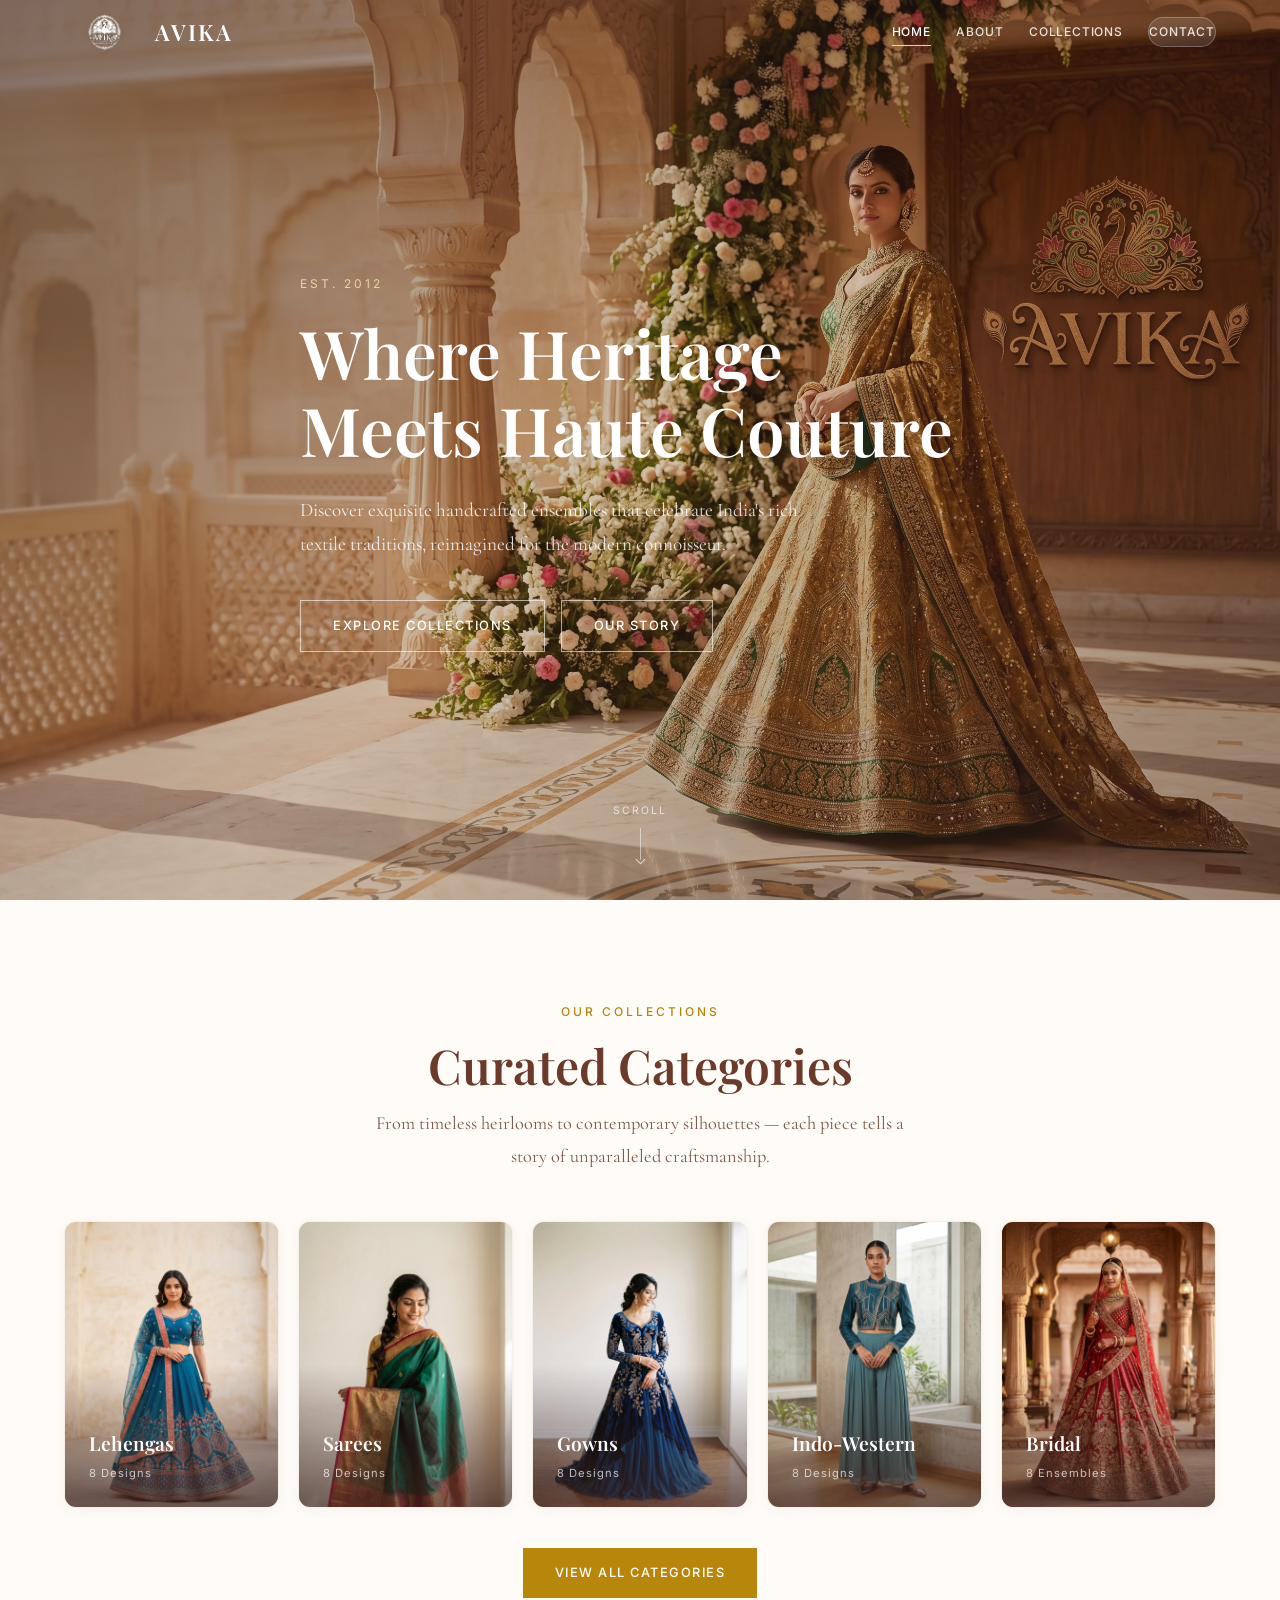
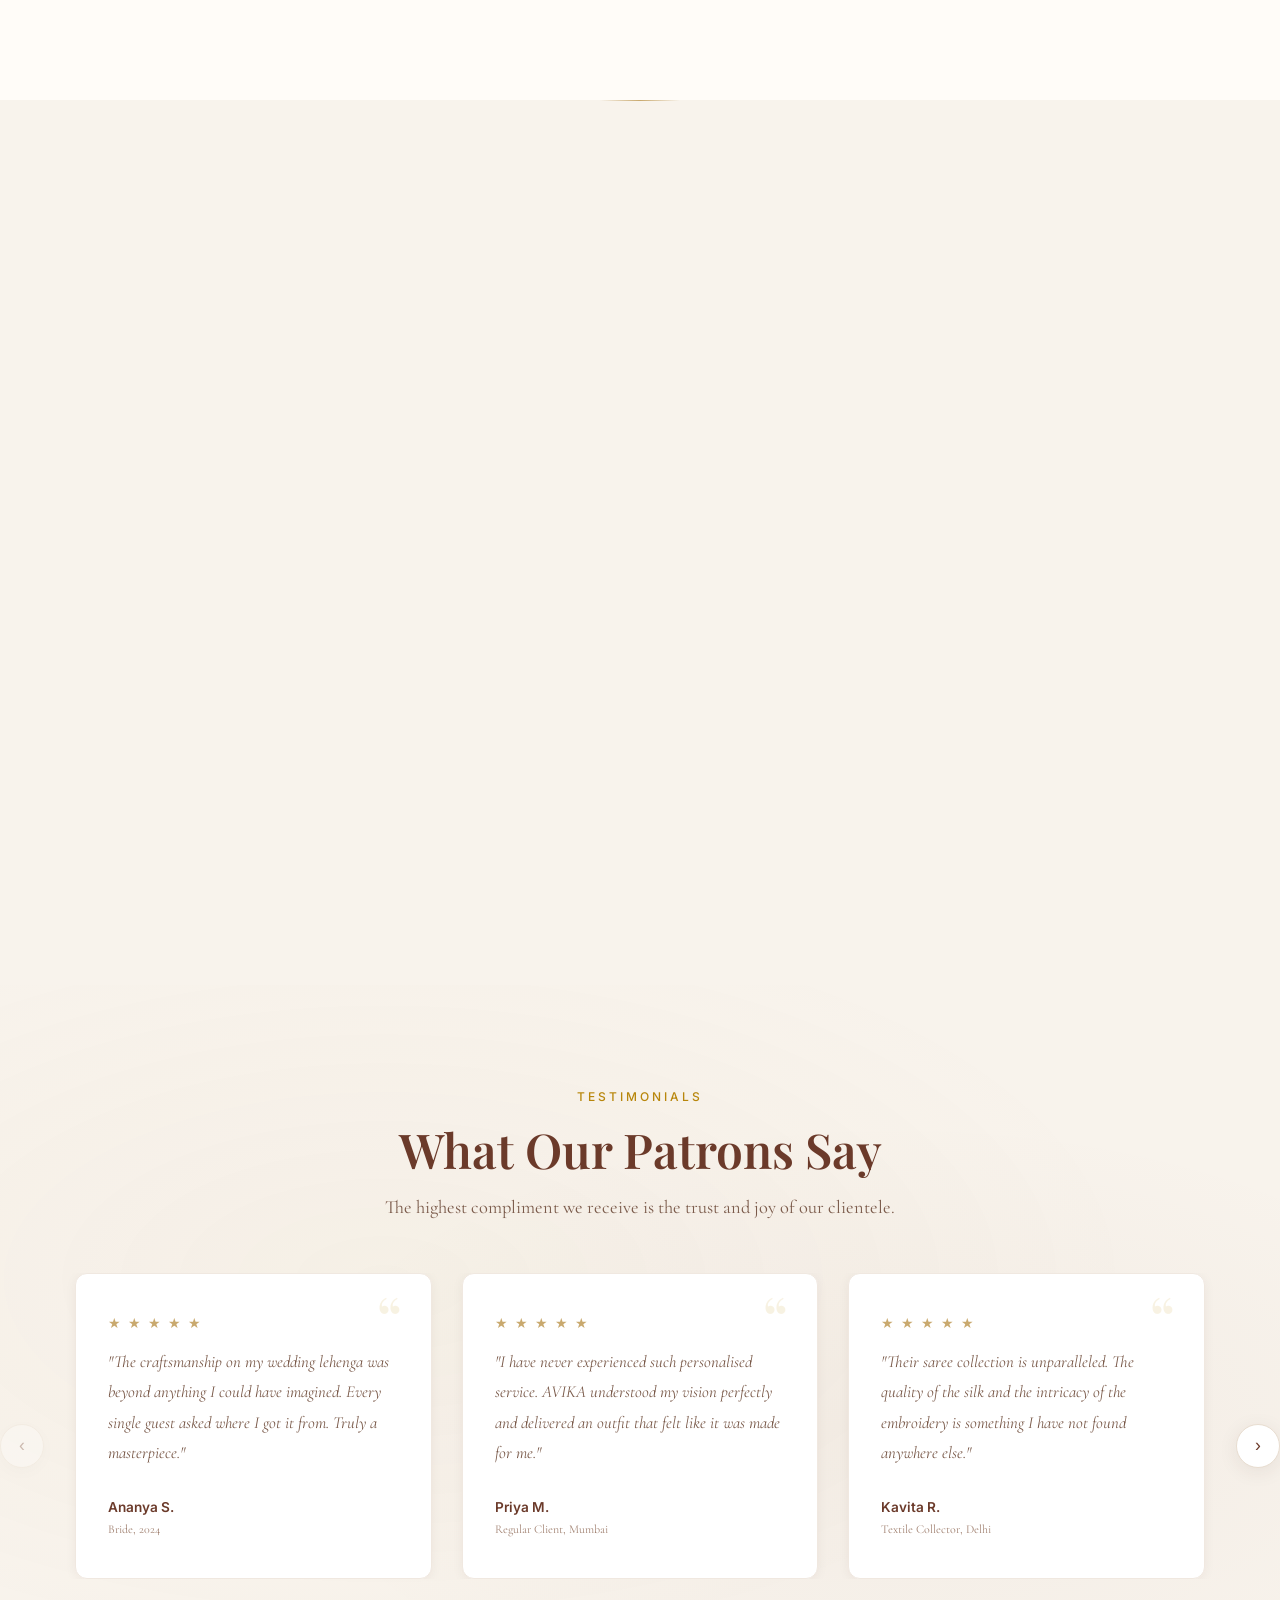
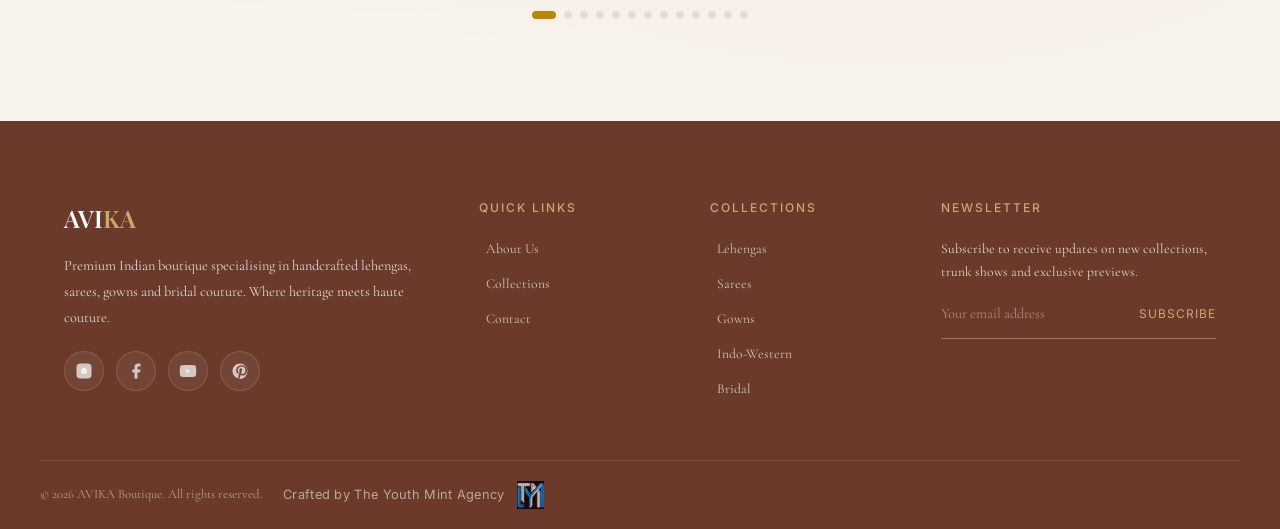
==== commit 1bee3ebe: "update the extensions of images" ====
--- a/index.html
+++ b/index.html
@@ -16,22 +16,13 @@
   <header class="header">
     <div class="container header-inner">
       <a href="index.html" class="logo">
-        <img src="images/logo.png" alt="AVIKA">
+        <img src="images/logo.webp" alt="AVIKA">
         <span class="logo-text">AVI<span>KA</span></span>
       </a>
       <nav class="nav">
         <a href="index.html" class="active">Home</a>
         <a href="about.html">About</a>
-        <div class="dropdown">
-          <a href="categories.html">Collections</a>
-          <div class="dropdown-menu">
-            <a href="lehengas.html">Lehengas</a>
-            <a href="sarees.html">Sarees</a>
-            <a href="gowns.html">Gowns</a>
-            <a href="indo-western.html">Indo-Western</a>
-            <a href="bridal.html">Bridal</a>
-          </div>
-        </div>
+        <a href="categories.html">Collections</a>
         <a href="contact.html" class="nav-cta">Contact</a>
       </nav>
       <div class="nav-toggle">
@@ -43,7 +34,7 @@
   <!-- ==================== HERO ==================== -->
   <section class="hero">
     <div class="hero-bg">
-      <img src="images/hero-banner.png" alt="AVIKA Boutique">
+      <img src="images/hero-banner.webp" alt="AVIKA Boutique">
     </div>
     <div class="container hero-content">
       <span class="hero-label">Est. 2012</span>
@@ -69,35 +60,35 @@
     </div>
     <div class="container categories-grid">
       <a href="lehengas.html" class="category-card fade-in">
-        <img src="images/categories/lehenga.png" alt="Lehengas">
+        <img src="images/categories/lehenga.webp" alt="Lehengas">
         <div class="overlay">
           <span class="cat-name">Lehengas</span>
           <span class="cat-count">8 Designs</span>
         </div>
       </a>
       <a href="sarees.html" class="category-card fade-in">
-        <img src="images/categories/saree.png" alt="Sarees">
+        <img src="images/categories/saree.webp" alt="Sarees">
         <div class="overlay">
           <span class="cat-name">Sarees</span>
           <span class="cat-count">8 Designs</span>
         </div>
       </a>
       <a href="gowns.html" class="category-card fade-in">
-        <img src="images/categories/gown.png" alt="Gowns">
+        <img src="images/categories/gown.webp" alt="Gowns">
         <div class="overlay">
           <span class="cat-name">Gowns</span>
           <span class="cat-count">8 Designs</span>
         </div>
       </a>
       <a href="indo-western.html" class="category-card fade-in">
-        <img src="images/categories/indo-western.png" alt="Indo-Western">
+        <img src="images/categories/indo-western.webp" alt="Indo-Western">
         <div class="overlay">
           <span class="cat-name">Indo-Western</span>
           <span class="cat-count">8 Designs</span>
         </div>
       </a>
       <a href="bridal.html" class="category-card fade-in">
-        <img src="images/categories/bridal.png" alt="Bridal">
+        <img src="images/categories/bridal.webp" alt="Bridal">
         <div class="overlay">
           <span class="cat-name">Bridal</span>
           <span class="cat-count">8 Ensembles</span>
@@ -113,7 +104,7 @@
   <section class="section section-cream">
     <div class="container about-preview">
       <div class="about-image fade-in">
-        <img src="images/about-image.png" alt="About AVIKA">
+        <img src="images/about-image.webp" alt="About AVIKA">
         <div class="accent-frame"></div>
       </div>
       <div class="about-content fade-in">
@@ -352,7 +343,7 @@
         <span>&copy; 2026 AVIKA Boutique. All rights reserved.</span>
         <a href="#" class="agency-credit">
           <span>Crafted by The Youth Mint Agency</span>
-          <img src="images/agency/tym-agency-logo.png" alt="The Youth Mint">
+          <img src="images/agency/tym-agency-logo.webp" alt="The Youth Mint">
         </a>
       </div>
     </div>
--- a/css/style.css
+++ b/css/style.css
@@ -268,12 +268,10 @@
   text-transform: uppercase;
   transition: color 0.5s ease;
 }
-.header:not(.scrolled) .nav > a,
-.header:not(.scrolled) .nav > .dropdown > a {
+.header:not(.scrolled) .nav > a {
   color: rgba(255, 255, 255, 0.85);
 }
 .header:not(.scrolled) .nav > a:hover,
-.header:not(.scrolled) .nav > .dropdown > a:hover,
 .header:not(.scrolled) .nav > a.active {
   color: #fff;
 }
@@ -324,43 +322,6 @@
   color: #fff;
 }
 
-.nav .dropdown { position: relative; }
-.nav .dropdown-menu {
-  position: absolute;
-  top: 100%; left: 50%;
-  transform: translateX(-50%) translateY(8px);
-  background: rgba(255, 252, 248, 0.92);
-  backdrop-filter: blur(20px) saturate(1.2);
-  -webkit-backdrop-filter: blur(20px) saturate(1.2);
-  min-width: 200px;
-  padding: 10px 0;
-  border-radius: 14px;
-  box-shadow: 0 12px 40px rgba(62, 39, 35, 0.1);
-  opacity: 0; visibility: hidden;
-  transition: opacity 0.3s ease, visibility 0.3s ease, transform 0.3s ease;
-  border: 1px solid rgba(232, 221, 208, 0.3);
-}
-.nav .dropdown-menu::before {
-  content: '';
-  position: absolute;
-  top: -5px; left: 50%;
-  transform: translateX(-50%) rotate(45deg);
-  width: 10px; height: 10px;
-  background: rgba(255, 252, 248, 0.92);
-  border-left: 1px solid rgba(232, 221, 208, 0.3);
-  border-top: 1px solid rgba(232, 221, 208, 0.3);
-}
-.nav .dropdown:hover .dropdown-menu {
-  opacity: 1; visibility: visible;
-  transform: translateX(-50%) translateY(4px);
-}
-.dropdown-menu a {
-  display: block; padding: 10px 24px;
-  font-size: 0.75rem; white-space: nowrap;
-}
-.dropdown-menu a::after { display: none; }
-.dropdown-menu a:hover { background: var(--color-bg-alt); color: var(--color-primary); }
-
 .nav-toggle {
   display: none;
   flex-direction: column;
@@ -387,13 +348,17 @@
 .nav-toggle.active span:nth-child(3) { transform: rotate(-45deg) translate(5px, -5px); }
 
 /* Mobile nav overlay */
+body.nav-open { overflow: hidden; }
+
 @media (max-width: 820px) {
   .nav-toggle { display: flex; padding: 8px; }
   .nav {
     position: fixed;
     top: 0; right: -100%;
     width: min(320px, 80vw);
-    height: 100vh;
+    height: auto;
+    min-height: 100vh;
+    min-height: 100dvh;
     background: rgba(255, 252, 248, 0.92);
     backdrop-filter: blur(20px) saturate(1.2);
     -webkit-backdrop-filter: blur(20px) saturate(1.2);
@@ -409,8 +374,7 @@
     border-left: 1px solid rgba(232, 221, 208, 0.3);
   }
   .nav.open { right: 0; }
-  .header:not(.scrolled) .nav > a,
-  .header:not(.scrolled) .nav > .dropdown > a {
+  .header:not(.scrolled) .nav > a {
     color: var(--color-text-light);
   }
   .header:not(.scrolled) .nav > a:hover,
@@ -428,55 +392,6 @@
     align-items: center;
   }
   .nav a::after { display: none; }
-  .nav .dropdown {
-    width: 100%;
-  }
-  .nav .dropdown > a {
-    display: flex;
-    justify-content: space-between;
-    align-items: center;
-  }
-  .nav .dropdown > a::after {
-    content: '\25BE';
-    display: inline-block;
-    font-size: 0.7rem;
-    border: none;
-    background: none;
-    width: auto; height: auto;
-    position: static;
-    transform: none;
-    opacity: 0.5;
-  }
-  .nav .dropdown.open > a::after {
-    transform: rotate(180deg);
-  }
-  .nav .dropdown-menu {
-    position: static;
-    opacity: 1; visibility: visible;
-    transform: none;
-    box-shadow: none;
-    border: none;
-    padding: 0;
-    max-height: 0;
-    overflow: hidden;
-    transition: max-height 0.3s ease, padding 0.3s ease;
-    background: rgba(250, 245, 238, 0.6);
-    backdrop-filter: blur(8px);
-    -webkit-backdrop-filter: blur(8px);
-    border-radius: 8px;
-    margin-top: 0;
-  }
-  .nav .dropdown.open .dropdown-menu {
-    max-height: 400px;
-    padding: 8px 0;
-    margin-top: 4px;
-  }
-  .dropdown-menu a {
-    padding: 12px 20px;
-    font-size: 0.85rem;
-    border-bottom: none;
-    min-height: 44px;
-  }
   .nav .nav-cta {
     margin-top: 20px;
     width: 100%;
